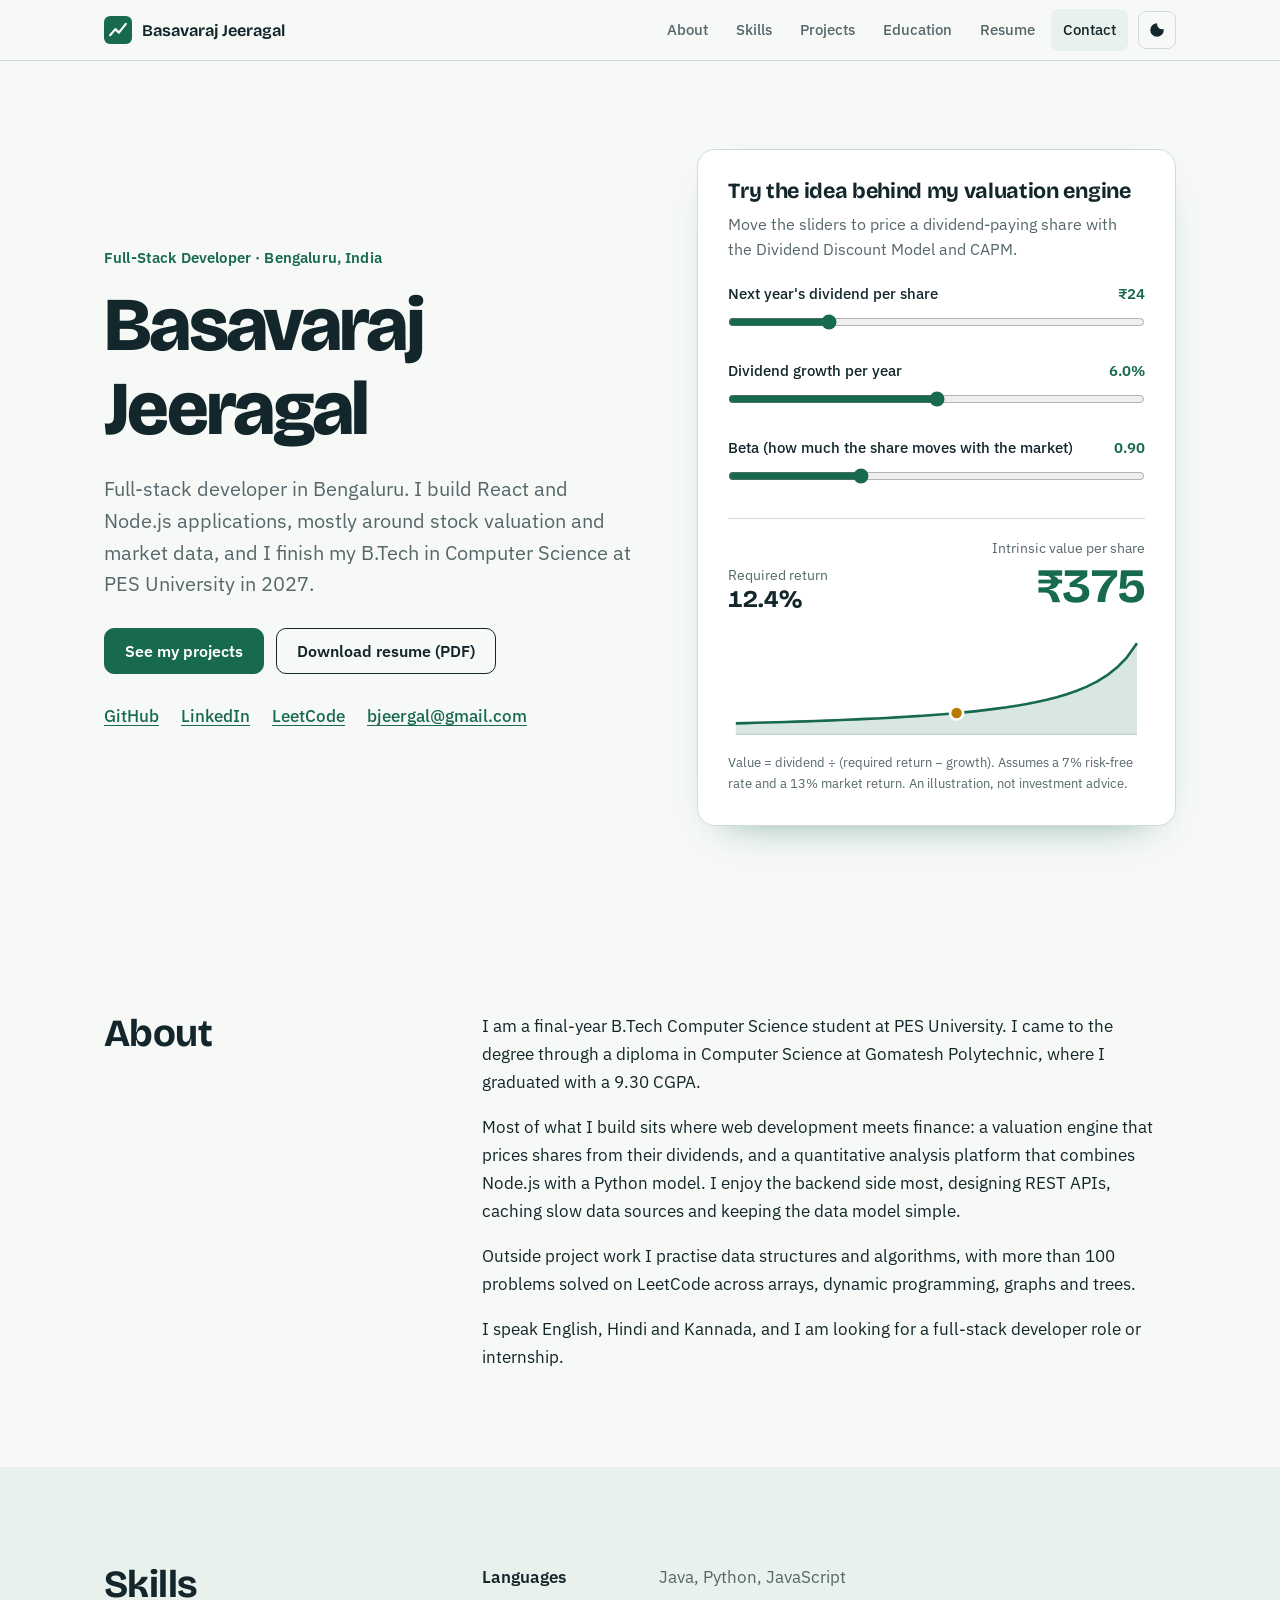
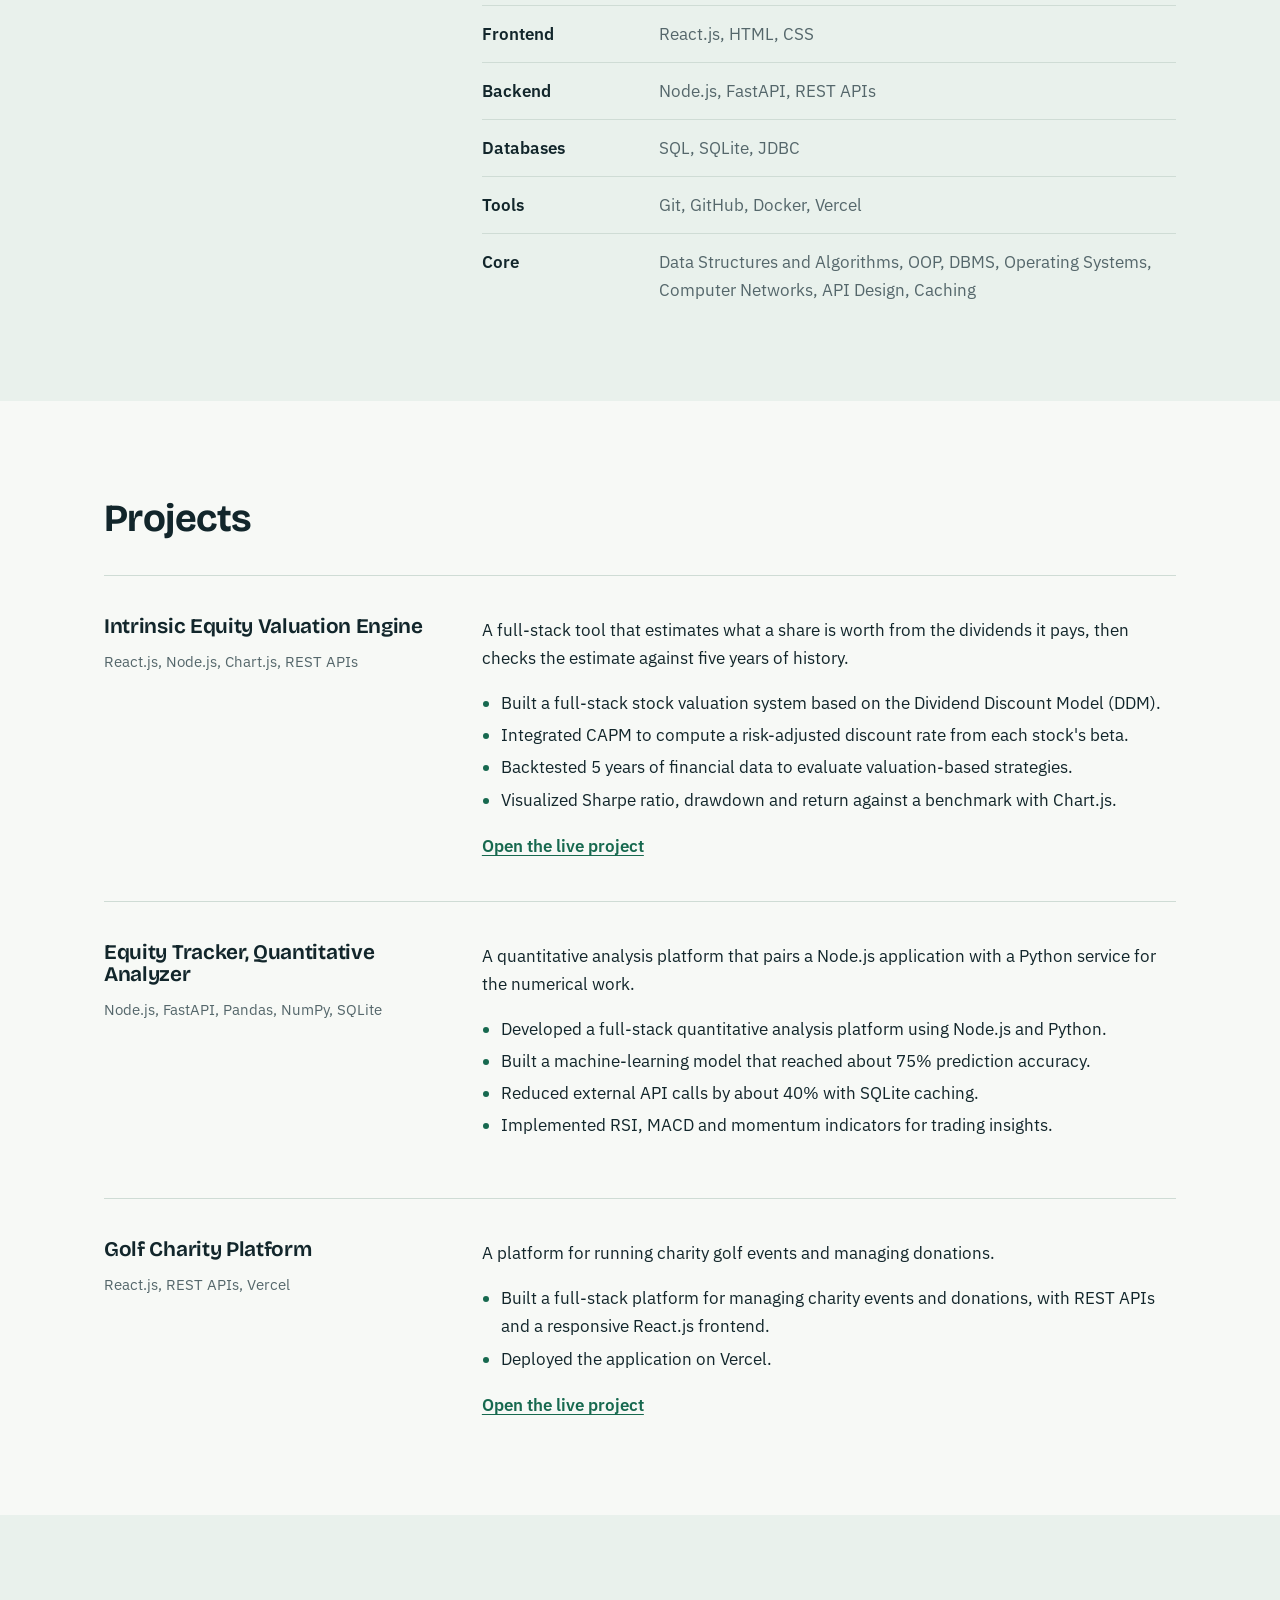
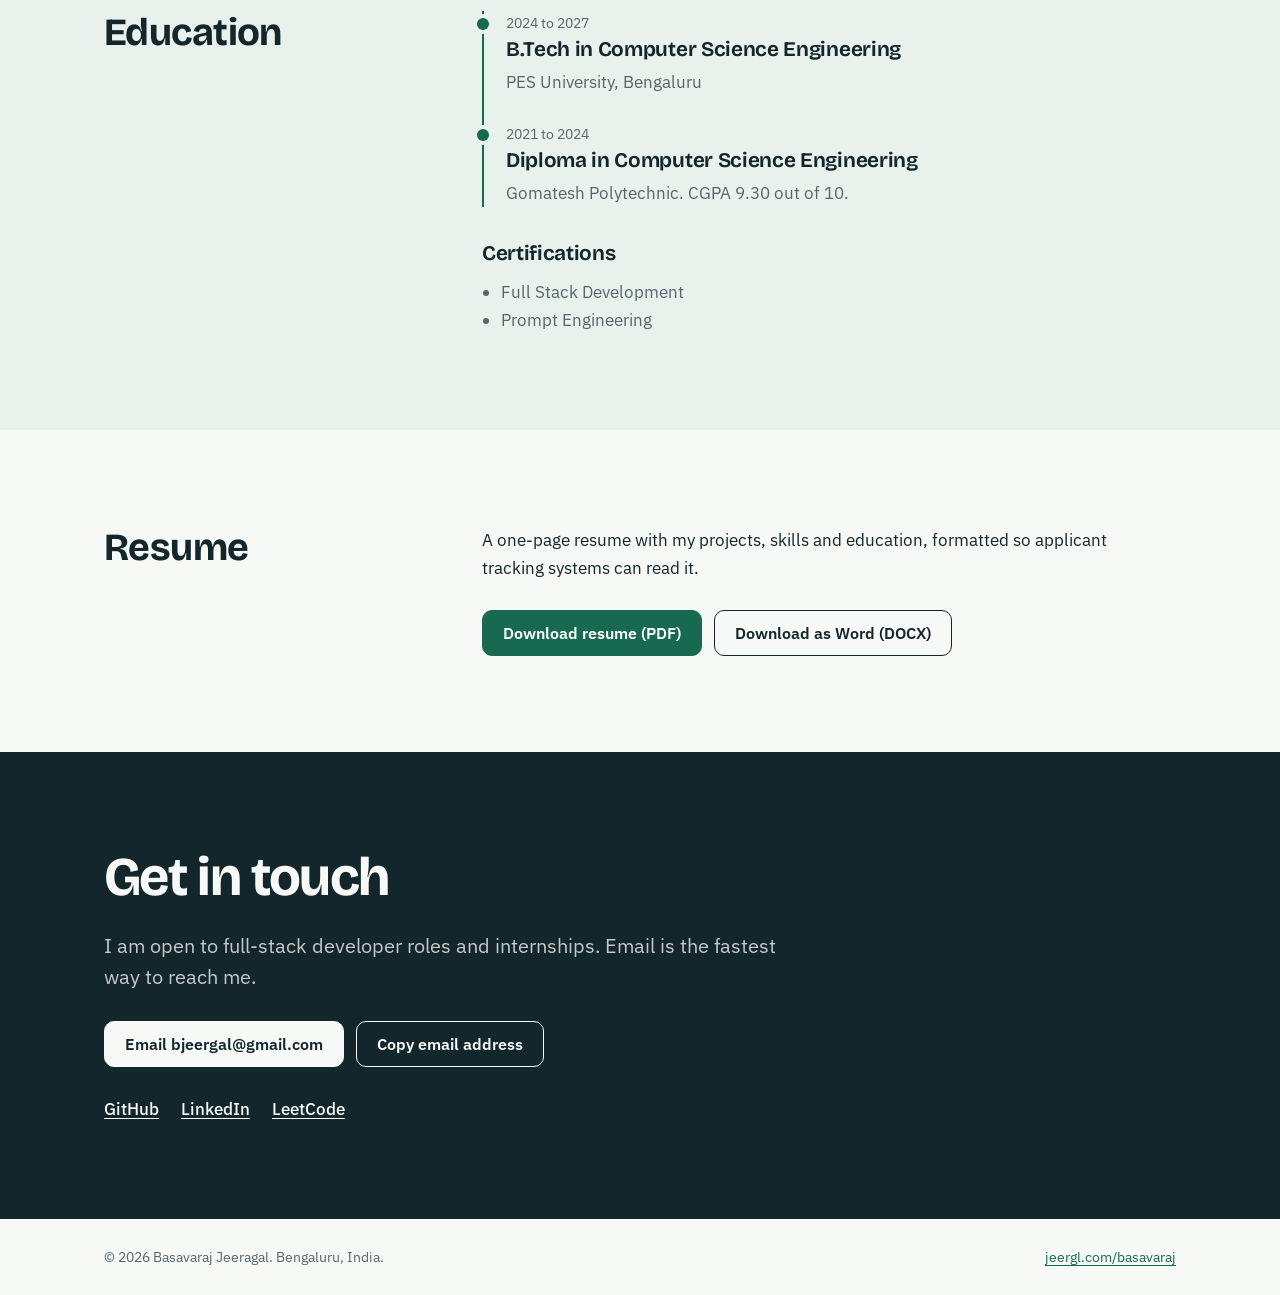
==== basavaraj/index.html @ 0c16bd32 "Add Basavaraj Jeeragal portfolio at /basavaraj Static portfolio page, downloadable resume (PDF and D" ====
<!doctype html>
<html lang="en">
<head>
<meta charset="utf-8">
<meta name="viewport" content="width=device-width, initial-scale=1">
<title>Basavaraj Jeeragal | Full-Stack Developer in Bengaluru</title>
<meta name="description" content="Basavaraj Jeeragal is a full-stack developer in Bengaluru and a final-year B.Tech Computer Science student at PES University. React, Node.js, FastAPI and REST API projects, including a stock valuation engine.">
<link rel="canonical" href="https://jeergl.com/basavaraj/">
<meta name="theme-color" content="#f7f9f6" media="(prefers-color-scheme: light)">
<meta name="theme-color" content="#0e1a1c" media="(prefers-color-scheme: dark)">
<meta property="og:type" content="profile">
<meta property="og:site_name" content="Basavaraj Jeeragal">
<meta property="og:url" content="https://jeergl.com/basavaraj/">
<meta property="og:title" content="Basavaraj Jeeragal | Full-Stack Developer in Bengaluru">
<meta property="og:description" content="Basavaraj Jeeragal is a full-stack developer in Bengaluru and a final-year B.Tech Computer Science student at PES University. React, Node.js, FastAPI and REST API projects, including a stock valuation engine.">
<meta property="og:image" content="https://jeergl.com/basavaraj/og-basavaraj.png">
<meta name="twitter:card" content="summary_large_image">
<link rel="icon" href="/basavaraj/favicon.svg" type="image/svg+xml">
<link rel="preconnect" href="https://fonts.googleapis.com">
<link rel="preconnect" href="https://fonts.gstatic.com" crossorigin>
<link href="https://fonts.googleapis.com/css2?family=Bricolage+Grotesque:opsz,wght@12..96,500..800&family=IBM+Plex+Sans:wght@400;500;600&display=swap" rel="stylesheet">
<link rel="stylesheet" href="/basavaraj/styles.css">
<script>try{var t=localStorage.getItem('theme');if(t)document.documentElement.dataset.theme=t}catch(e){}</script>
<script type="application/ld+json">{"@context":"https://schema.org","@type":"ProfilePage","mainEntity":{"@type":"Person","name":"Basavaraj Jeeragal","url":"https://jeergl.com/basavaraj/","jobTitle":"Full-Stack Developer","email":"mailto:bjeergal@gmail.com","address":{"@type":"PostalAddress","addressLocality":"Bengaluru","addressCountry":"IN"},"alumniOf":[{"@type":"EducationalOrganization","name":"PES University"},{"@type":"EducationalOrganization","name":"Gomatesh Polytechnic"}],"knowsAbout":["React","Node.js","FastAPI","REST APIs","Java","Python","JavaScript","SQL"],"sameAs":["https://github.com/basujeergal","https://www.linkedin.com/in/basavaraj-jeergal-aabb08253/","https://leetcode.com/u/bjeergal/"]}}</script>
</head>
<body>
<a class="skip" href="#main">Skip to content</a>

<header class="site-header">
  <div class="wrap header-row">
    <a class="brand" href="/basavaraj/" aria-label="Basavaraj Jeeragal, home"><svg viewBox="0 0 32 32" width="28" height="28" aria-hidden="true"><rect width="32" height="32" rx="7" fill="currentColor"/><path d="M7 22l6-7 4 4 8-10" fill="none" stroke="var(--bg)" stroke-width="2.6" stroke-linecap="round" stroke-linejoin="round"/></svg><span>Basavaraj Jeeragal</span></a>
    <button class="menu-btn" aria-expanded="false" aria-controls="nav">Menu</button>
    <nav id="nav" aria-label="Sections">
      <a href="#about">About</a>
      <a href="#skills">Skills</a>
      <a href="#projects">Projects</a>
      <a href="#education">Education</a>
      <a href="#resume">Resume</a>
      <a href="#contact">Contact</a>
      <button class="theme-btn" type="button" aria-label="Switch between light and dark theme"><svg viewBox="0 0 24 24" width="18" height="18" aria-hidden="true"><path d="M12 3a9 9 0 1 0 9 9c0-.5 0-1-.1-1.4A7 7 0 0 1 12 3z" fill="currentColor"/></svg></button>
    </nav>
  </div>
</header>

<main id="main">

<section class="hero" id="top">
  <div class="wrap hero-grid">
    <div class="hero-text">
      <p class="eyebrow">Full-Stack Developer · Bengaluru, India</p>
      <h1>Basavaraj Jeeragal</h1>
      <p class="lead">Full-stack developer in Bengaluru. I build React and Node.js applications, mostly around stock valuation and market data, and I finish my B.Tech in Computer Science at PES University in 2027.</p>
      <div class="actions">
        <a class="btn primary" href="#projects">See my projects</a>
        <a class="btn" href="/basavaraj/resumes/Basavaraj_Jeeragal_Resume.pdf" download>Download resume (PDF)</a>
      </div>
      <ul class="links" aria-label="Profiles">
        <li><a href="https://github.com/basujeergal" rel="me noopener" target="_blank">GitHub</a></li>
        <li><a href="https://www.linkedin.com/in/basavaraj-jeergal-aabb08253/" rel="me noopener" target="_blank">LinkedIn</a></li>
        <li><a href="https://leetcode.com/u/bjeergal/" rel="me noopener" target="_blank">LeetCode</a></li>
        <li><a href="mailto:bjeergal@gmail.com">bjeergal@gmail.com</a></li>
      </ul>
    </div>
    <form class="calc reveal" id="calc" aria-labelledby="calc-title" onsubmit="return false">
      <h2 id="calc-title">Try the idea behind my valuation engine</h2>
      <p class="calc-note">Move the sliders to price a dividend-paying share with the Dividend Discount Model and CAPM.</p>
      <label for="div">Next year's dividend per share <output id="div-out" for="div">₹24</output></label>
      <input id="div" type="range" min="1" max="100" step="1" value="24">
      <label for="growth">Dividend growth per year <output id="growth-out" for="growth">6.0%</output></label>
      <input id="growth" type="range" min="0" max="12" step="0.5" value="6">
      <label for="beta">Beta (how much the share moves with the market) <output id="beta-out" for="beta">0.90</output></label>
      <input id="beta" type="range" min="0.4" max="2" step="0.05" value="0.9">
      <div class="calc-result" aria-live="polite">
        <div><span class="k">Required return</span><span class="v" id="req">12.4%</span></div>
        <div class="big"><span class="k">Intrinsic value per share</span><span class="v" id="value">₹375</span></div>
      </div>
      <svg class="curve" id="curve" viewBox="0 0 320 90" role="img" aria-label="How the value changes as dividend growth rises"></svg>
      <p class="calc-foot" id="calc-msg">Value = dividend ÷ (required return − growth). Assumes a 7% risk-free rate and a 13% market return. An illustration, not investment advice.</p>
    </form>
  </div>
</section>

<section id="about" class="section">
  <div class="wrap two-col">
    <h2>About</h2>
    <div class="prose reveal">
      <p>I am a final-year B.Tech Computer Science student at PES University. I came to the degree through a diploma in Computer Science at Gomatesh Polytechnic, where I graduated with a 9.30 CGPA.</p>
      <p>Most of what I build sits where web development meets finance: a valuation engine that prices shares from their dividends, and a quantitative analysis platform that combines Node.js with a Python model. I enjoy the backend side most, designing REST APIs, caching slow data sources and keeping the data model simple.</p>
      <p>Outside project work I practise data structures and algorithms, with more than 100 problems solved on LeetCode across arrays, dynamic programming, graphs and trees.</p>
      <p>I speak English, Hindi and Kannada, and I am looking for a full-stack developer role or internship.</p>
    </div>
  </div>
</section>

<section id="skills" class="section tint">
  <div class="wrap two-col">
    <h2>Skills</h2>
    <dl class="skills reveal">
      <div><dt>Languages</dt><dd>Java, Python, JavaScript</dd></div>
      <div><dt>Frontend</dt><dd>React.js, HTML, CSS</dd></div>
      <div><dt>Backend</dt><dd>Node.js, FastAPI, REST APIs</dd></div>
      <div><dt>Databases</dt><dd>SQL, SQLite, JDBC</dd></div>
      <div><dt>Tools</dt><dd>Git, GitHub, Docker, Vercel</dd></div>
      <div><dt>Core</dt><dd>Data Structures and Algorithms, OOP, DBMS, Operating Systems, Computer Networks, API Design, Caching</dd></div>
    </dl>
  </div>
</section>

<section id="projects" class="section">
  <div class="wrap">
    <h2>Projects</h2>
    <article class="project reveal">
      <div class="project-head">
        <h3>Intrinsic Equity Valuation Engine</h3>
        <p class="stack">React.js, Node.js, Chart.js, REST APIs</p>
      </div>
      <div class="project-body">
        <p>A full-stack tool that estimates what a share is worth from the dividends it pays, then checks the estimate against five years of history.</p>
        <ul>
          <li>Built a full-stack stock valuation system based on the Dividend Discount Model (DDM).</li>
          <li>Integrated CAPM to compute a risk-adjusted discount rate from each stock&#39;s beta.</li>
          <li>Backtested 5 years of financial data to evaluate valuation-based strategies.</li>
          <li>Visualized Sharpe ratio, drawdown and return against a benchmark with Chart.js.</li>
        </ul>
        <a class="text-link" href="https://dividend-frontend.vercel.app/" target="_blank" rel="noopener">Open the live project</a>
      </div>
    </article>
    <article class="project reveal">
      <div class="project-head">
        <h3>Equity Tracker, Quantitative Analyzer</h3>
        <p class="stack">Node.js, FastAPI, Pandas, NumPy, SQLite</p>
      </div>
      <div class="project-body">
        <p>A quantitative analysis platform that pairs a Node.js application with a Python service for the numerical work.</p>
        <ul>
          <li>Developed a full-stack quantitative analysis platform using Node.js and Python.</li>
          <li>Built a machine-learning model that reached about 75% prediction accuracy.</li>
          <li>Reduced external API calls by about 40% with SQLite caching.</li>
          <li>Implemented RSI, MACD and momentum indicators for trading insights.</li>
        </ul>
      </div>
    </article>
    <article class="project reveal">
      <div class="project-head">
        <h3>Golf Charity Platform</h3>
        <p class="stack">React.js, REST APIs, Vercel</p>
      </div>
      <div class="project-body">
        <p>A platform for running charity golf events and managing donations.</p>
        <ul>
          <li>Built a full-stack platform for managing charity events and donations, with REST APIs and a responsive React.js frontend.</li>
          <li>Deployed the application on Vercel.</li>
        </ul>
        <a class="text-link" href="https://golf-charity-dusky.vercel.app/" target="_blank" rel="noopener">Open the live project</a>
      </div>
    </article>
  </div>
</section>

<section id="education" class="section tint">
  <div class="wrap two-col">
    <h2>Education</h2>
    <div class="reveal">
      <ol class="timeline">
        <li>
          <span class="when">2024 to 2027</span>
          <h3>B.Tech in Computer Science Engineering</h3>
          <p>PES University, Bengaluru</p>
        </li>
        <li>
          <span class="when">2021 to 2024</span>
          <h3>Diploma in Computer Science Engineering</h3>
          <p>Gomatesh Polytechnic. CGPA 9.30 out of 10.</p>
        </li>
      </ol>
      <h3 class="sub" id="certifications">Certifications</h3>
      <ul class="plain">
        <li>Full Stack Development</li>
        <li>Prompt Engineering</li>
      </ul>
    </div>
  </div>
</section>

<section id="resume" class="section">
  <div class="wrap two-col">
    <h2>Resume</h2>
    <div class="prose reveal">
      <p>A one-page resume with my projects, skills and education, formatted so applicant tracking systems can read it.</p>
      <div class="actions">
        <a class="btn primary" href="/basavaraj/resumes/Basavaraj_Jeeragal_Resume.pdf" download>Download resume (PDF)</a>
        <a class="btn" href="/basavaraj/resumes/Basavaraj_Jeeragal_Resume.docx" download>Download as Word (DOCX)</a>
      </div>
    </div>
  </div>
</section>

<section id="contact" class="section contact">
  <div class="wrap">
    <h2>Get in touch</h2>
    <p class="lead">I am open to full-stack developer roles and internships. Email is the fastest way to reach me.</p>
    <div class="actions">
      <a class="btn primary" href="mailto:bjeergal@gmail.com">Email bjeergal@gmail.com</a>
      <button class="btn" type="button" id="copy-email" data-email="bjeergal@gmail.com">Copy email address</button>
    </div>
    <ul class="links" aria-label="Profiles">
        <li><a href="https://github.com/basujeergal" rel="me noopener" target="_blank">GitHub</a></li>
        <li><a href="https://www.linkedin.com/in/basavaraj-jeergal-aabb08253/" rel="me noopener" target="_blank">LinkedIn</a></li>
        <li><a href="https://leetcode.com/u/bjeergal/" rel="me noopener" target="_blank">LeetCode</a></li>
      </ul>
  </div>
</section>

</main>

<footer class="site-footer">
  <div class="wrap footer-row">
    <p>© <span id="year">2026</span> Basavaraj Jeeragal. Bengaluru, India.</p>
    <p><a href="/basavaraj/">jeergl.com/basavaraj</a></p>
  </div>
</footer>
<script src="/basavaraj/script.js" defer></script>
</body>
</html>
---- basavaraj/styles.css ----
/* Tokens */
:root {
  --bg: #f7f9f6;
  --surface: #ffffff;
  --tint: #e9f1ec;
  --ink: #12262b;
  --muted: #55676b;
  --line: #cfdcd5;
  --green: #17694f;
  --green-ink: #ffffff;
  --amber: #b97a00;
  --display: "Bricolage Grotesque", "Segoe UI", system-ui, sans-serif;
  --body: "IBM Plex Sans", "Segoe UI", system-ui, sans-serif;
  --wrap: 1120px;
  color-scheme: light;
}
@media (prefers-color-scheme: dark) {
  :root:not([data-theme="light"]) {
    --bg: #0e1a1c; --surface: #15262a; --tint: #132226; --ink: #e8f0ec;
    --muted: #9fb2b0; --line: #2b4146; --green: #5fd0a4; --green-ink: #06231a; --amber: #f0b84a;
    color-scheme: dark;
  }
}
:root[data-theme="dark"] {
  --bg: #0e1a1c; --surface: #15262a; --tint: #132226; --ink: #e8f0ec;
  --muted: #9fb2b0; --line: #2b4146; --green: #5fd0a4; --green-ink: #06231a; --amber: #f0b84a;
  color-scheme: dark;
}

/* Base */
*, *::before, *::after { box-sizing: border-box; }
html { scroll-behavior: smooth; scroll-padding-top: 76px; -webkit-text-size-adjust: 100%; }
body {
  margin: 0; background: var(--bg); color: var(--ink);
  font: 400 1.0625rem/1.65 var(--body);
}
h1, h2, h3 { font-family: var(--display); line-height: 1.1; margin: 0; letter-spacing: -0.015em; }
h1 { font-size: clamp(2.6rem, 7vw, 4.75rem); font-weight: 800; letter-spacing: -0.035em; }
h2 { font-size: clamp(1.7rem, 3.4vw, 2.4rem); font-weight: 700; }
h3 { font-size: 1.3rem; font-weight: 650; }
p { margin: 0 0 1em; }
a { color: var(--green); text-underline-offset: 0.18em; }
a:hover { text-decoration-thickness: 2px; }
:focus-visible { outline: 3px solid var(--amber); outline-offset: 3px; border-radius: 4px; }
.wrap { max-width: var(--wrap); margin: 0 auto; padding: 0 24px; }
.skip { position: absolute; left: -999px; top: 8px; background: var(--ink); color: var(--bg); padding: 8px 14px; border-radius: 6px; z-index: 20; }
.skip:focus { left: 8px; }

/* Header */
.site-header {
  position: sticky; top: 0; z-index: 10;
  background: color-mix(in srgb, var(--bg) 88%, transparent);
  backdrop-filter: blur(10px); border-bottom: 1px solid var(--line);
}
.header-row { display: flex; align-items: center; justify-content: space-between; min-height: 60px; gap: 16px; }
.brand { display: inline-flex; align-items: center; gap: 10px; color: var(--ink); text-decoration: none; font: 650 1.02rem var(--display); }
.brand svg { color: var(--green); flex: none; }
#nav { display: flex; align-items: center; gap: 4px; }
#nav a { color: var(--muted); text-decoration: none; padding: 8px 12px; border-radius: 8px; font-size: 0.95rem; font-weight: 500; }
#nav a:hover, #nav a[aria-current="true"] { color: var(--ink); background: var(--tint); }
.theme-btn, .menu-btn {
  font: inherit; color: var(--ink); background: transparent; border: 1px solid var(--line);
  border-radius: 8px; cursor: pointer;
}
.theme-btn { width: 38px; height: 38px; display: grid; place-items: center; margin-left: 6px; }
.menu-btn { display: none; padding: 8px 14px; font-size: 0.95rem; font-weight: 500; }

/* Hero */
.hero { padding: clamp(40px, 7vw, 88px) 0 clamp(48px, 7vw, 96px); }
.hero-grid { display: grid; grid-template-columns: minmax(0, 1.05fr) minmax(0, 0.95fr); gap: clamp(32px, 5vw, 72px); align-items: center; }
.lead { font-size: clamp(1.1rem, 1.6vw, 1.3rem); line-height: 1.55; color: var(--muted); max-width: 34em; margin-top: 22px; }
.actions { display: flex; flex-wrap: wrap; gap: 12px; margin-top: 28px; }
.btn {
  display: inline-flex; align-items: center; justify-content: center; min-height: 46px; padding: 10px 20px;
  border: 1.5px solid var(--ink); border-radius: 10px; background: transparent; color: var(--ink);
  font: 600 1rem var(--body); text-decoration: none; cursor: pointer; transition: transform .12s ease, background .12s ease;
}
.btn:hover { background: var(--tint); }
.btn:active { transform: translateY(1px); }
.btn.primary { background: var(--green); border-color: var(--green); color: var(--green-ink); }
.btn.primary:hover { filter: brightness(1.08); background: var(--green); }
.links { list-style: none; display: flex; flex-wrap: wrap; gap: 6px 22px; padding: 0; margin: 28px 0 0; font-weight: 500; }

/* Calculator */
.calc {
  background: var(--surface); border: 1px solid var(--line); border-radius: 18px;
  padding: clamp(20px, 3vw, 30px); box-shadow: 0 18px 40px -28px color-mix(in srgb, var(--green) 70%, transparent);
}
.calc h2 { font-size: 1.35rem; }
.calc-note { color: var(--muted); font-size: 0.97rem; margin: 8px 0 18px; }
.calc label { display: flex; justify-content: space-between; align-items: baseline; gap: 12px; font-size: 0.95rem; font-weight: 500; margin-top: 14px; }
.calc output { font-variant-numeric: tabular-nums; font-weight: 600; color: var(--green); white-space: nowrap; }
.calc input[type="range"] { width: 100%; accent-color: var(--green); height: 28px; margin: 2px 0 0; cursor: pointer; }
.calc-result { display: grid; grid-template-columns: auto 1fr; gap: 18px; align-items: end; margin-top: 20px; padding-top: 18px; border-top: 1px solid var(--line); }
.calc-result .k { display: block; font-size: 0.85rem; color: var(--muted); }
.calc-result .v { display: block; font: 700 1.5rem/1.1 var(--display); font-variant-numeric: tabular-nums; }
.calc-result .big { text-align: right; }
.calc-result .big .v { font-size: clamp(2.2rem, 5vw, 3rem); color: var(--green); letter-spacing: -0.03em; }
.curve { width: 100%; height: auto; margin-top: 12px; display: block; }
.curve .area { fill: color-mix(in srgb, var(--green) 16%, transparent); }
.curve .line { fill: none; stroke: var(--green); stroke-width: 2; stroke-linejoin: round; }
.curve .dot { fill: var(--amber); stroke: var(--surface); stroke-width: 2; }
.curve .axis { stroke: var(--line); }
.calc-foot { font-size: 0.82rem; color: var(--muted); margin: 10px 0 0; }
.calc-foot.warn { color: var(--amber); font-weight: 500; }

/* Sections */
.section { padding: clamp(52px, 8vw, 96px) 0; }
.tint { background: var(--tint); }
.two-col { display: grid; grid-template-columns: minmax(0, 0.32fr) minmax(0, 0.68fr); gap: clamp(20px, 4vw, 56px); }
.prose { max-width: 40em; }
.prose p:last-child { margin-bottom: 0; }

.skills { margin: 0; }
.skills > div { display: grid; grid-template-columns: 9.5em 1fr; gap: 16px; padding: 14px 0; border-bottom: 1px solid var(--line); }
.skills > div:first-child { padding-top: 0; }
.skills > div:last-child { border-bottom: 0; padding-bottom: 0; }
.skills dt { font-weight: 600; }
.skills dd { margin: 0; color: var(--muted); }

#projects h2 { margin-bottom: clamp(20px, 3vw, 36px); }
.project { display: grid; grid-template-columns: minmax(0, 0.32fr) minmax(0, 0.68fr); gap: clamp(16px, 4vw, 56px); padding: clamp(24px, 3.5vw, 40px) 0; border-top: 1px solid var(--line); }
.project:last-child { padding-bottom: 0; }
.stack { color: var(--muted); font-size: 0.95rem; margin: 10px 0 0; }
.project-body { max-width: 40em; }
.project-body ul { margin: 0 0 1.1em; padding-left: 1.15em; }
.project-body li { margin: 0.25em 0; }
.project-body li::marker { color: var(--green); }
.text-link { font-weight: 600; }

.timeline { list-style: none; margin: 0; padding: 0 0 0 22px; border-left: 2px solid var(--green); }
.timeline li { position: relative; padding-bottom: 26px; }
.timeline li:last-child { padding-bottom: 0; }
.timeline li::before { content: ""; position: absolute; left: -29px; top: 7px; width: 12px; height: 12px; border-radius: 50%; background: var(--green); box-shadow: 0 0 0 4px var(--tint); }
.timeline .when { display: block; font-size: 0.9rem; color: var(--muted); font-variant-numeric: tabular-nums; margin-bottom: 4px; }
.timeline p { margin: 6px 0 0; color: var(--muted); }
.sub { margin-top: 36px; }
.plain { margin: 12px 0 0; padding-left: 1.15em; color: var(--muted); }

.contact { background: var(--ink); color: var(--bg); }
.contact h2 { font-size: clamp(2rem, 5vw, 3.4rem); letter-spacing: -0.03em; }
.contact .lead { color: color-mix(in srgb, var(--bg) 78%, transparent); }
.contact .btn { border-color: var(--bg); color: var(--bg); }
.contact .btn:hover { background: color-mix(in srgb, var(--bg) 14%, transparent); }
.contact .btn.primary { background: var(--bg); color: var(--ink); border-color: var(--bg); }
.contact a { color: var(--bg); }
.contact :focus-visible { outline-color: var(--amber); }

.site-footer { padding: 26px 0; font-size: 0.9rem; color: var(--muted); }
.site-footer p { margin: 0; }

/* One page-load sequence */
@media (prefers-reduced-motion: no-preference) {
  .hero-text > *, .calc { animation: rise .7s cubic-bezier(.2,.7,.2,1) both; }
  .hero-text > :nth-child(2) { animation-delay: .08s; }
  .hero-text > :nth-child(3) { animation-delay: .16s; }
  .hero-text > :nth-child(4) { animation-delay: .24s; }
  .calc { animation-delay: .3s; }
  .curve .line, .curve .area, .curve .dot { transition: d .25s ease, cx .25s ease, cy .25s ease; }
  @keyframes rise { from { opacity: 0; transform: translateY(18px); } to { opacity: 1; transform: none; } }
}
@media (prefers-reduced-motion: reduce) { html { scroll-behavior: auto; } }

/* Small screens */
@media (max-width: 860px) {
  .hero-grid, .two-col, .project { grid-template-columns: 1fr; }
  .menu-btn { display: inline-block; }
  #nav {
    display: none; position: absolute; left: 0; right: 0; top: 100%;
    flex-direction: column; align-items: stretch; gap: 2px; padding: 10px 16px 16px;
    background: var(--bg); border-bottom: 1px solid var(--line);
  }
  #nav.open { display: flex; }
  #nav a { padding: 12px; font-size: 1rem; }
  .theme-btn { margin: 6px 0 0; width: 100%; }
}
@media (max-width: 520px) {
  .wrap { padding: 0 16px; }
  .skills > div { grid-template-columns: 1fr; gap: 2px; }
  .actions .btn { flex: 1 1 100%; }
  .calc-result { grid-template-columns: 1fr; }
  .calc-result .big { text-align: left; }
}
@media print {
  .site-header, .calc, .actions, .theme-btn { display: none; }
}

/* Shared additions: eyebrow, stats, home page, scroll reveal */
.eyebrow { font-size: 0.95rem; font-weight: 600; color: var(--green); margin: 0 0 14px; letter-spacing: 0.01em; }
.stack.when { margin-top: 4px; font-variant-numeric: tabular-nums; }
.footer-row { display: flex; justify-content: space-between; gap: 16px; flex-wrap: wrap; }

.stats { margin: 0; display: grid; grid-template-columns: 1fr 1fr; gap: 14px; }
.stat { background: var(--surface); border: 1px solid var(--line); border-radius: 16px; padding: clamp(18px, 2.4vw, 26px); display: flex; flex-direction: column-reverse; gap: 6px; }
.stat dd { margin: 0; font: 800 clamp(2.4rem, 5vw, 3.4rem)/1 var(--display); letter-spacing: -0.04em; color: var(--green); font-variant-numeric: tabular-nums; }
.stat dt { color: var(--muted); font-size: 0.95rem; line-height: 1.35; }

.home-hero h1 { max-width: 12em; }
.people { display: grid; grid-template-columns: 1fr 1fr; gap: 20px; margin-top: clamp(32px, 5vw, 56px); }
.person {
  display: flex; flex-direction: column; gap: 10px; padding: clamp(22px, 3vw, 34px); text-decoration: none; color: var(--ink);
  background: var(--surface); border: 1px solid var(--line); border-radius: 20px;
  transition: transform .18s ease, border-color .18s ease, box-shadow .18s ease;
}
.person:hover { transform: translateY(-4px); border-color: var(--green); box-shadow: 0 22px 44px -30px color-mix(in srgb, var(--green) 80%, transparent); }
.person-role { color: var(--green); font-weight: 600; font-size: 0.95rem; }
.person-name { font: 750 clamp(1.7rem, 3vw, 2.3rem)/1.1 var(--display); letter-spacing: -0.025em; }
.person-lead { color: var(--muted); }
.person-tags { display: flex; flex-wrap: wrap; gap: 6px; margin-top: 4px; }
.person-tags span { font-size: 0.85rem; padding: 3px 10px; border-radius: 999px; background: var(--tint); color: var(--ink); }
.person-go { margin-top: auto; padding-top: 12px; font-weight: 600; color: var(--green); }
#nav.always { display: flex; }

@media (prefers-reduced-motion: no-preference) {
  .js .reveal { opacity: 0; transform: translateY(16px); transition: opacity .6s ease, transform .6s cubic-bezier(.2,.7,.2,1); }
  .js .reveal.in { opacity: 1; transform: none; }
  .stats .stat { animation: rise .7s cubic-bezier(.2,.7,.2,1) both; }
  .stats .stat:nth-child(1) { animation-delay: .25s; } .stats .stat:nth-child(2) { animation-delay: .33s; }
  .stats .stat:nth-child(3) { animation-delay: .41s; } .stats .stat:nth-child(4) { animation-delay: .49s; }
}
@media (max-width: 860px) {
  .people { grid-template-columns: 1fr; }
  #nav.always { position: static; flex-direction: row; padding: 0; border: 0; background: none; }
  #nav.always a { padding: 8px 10px; }
  #nav.always .theme-btn { width: 38px; margin: 0 0 0 4px; }
}
@media (max-width: 380px) { .stats { grid-template-columns: 1fr; } }
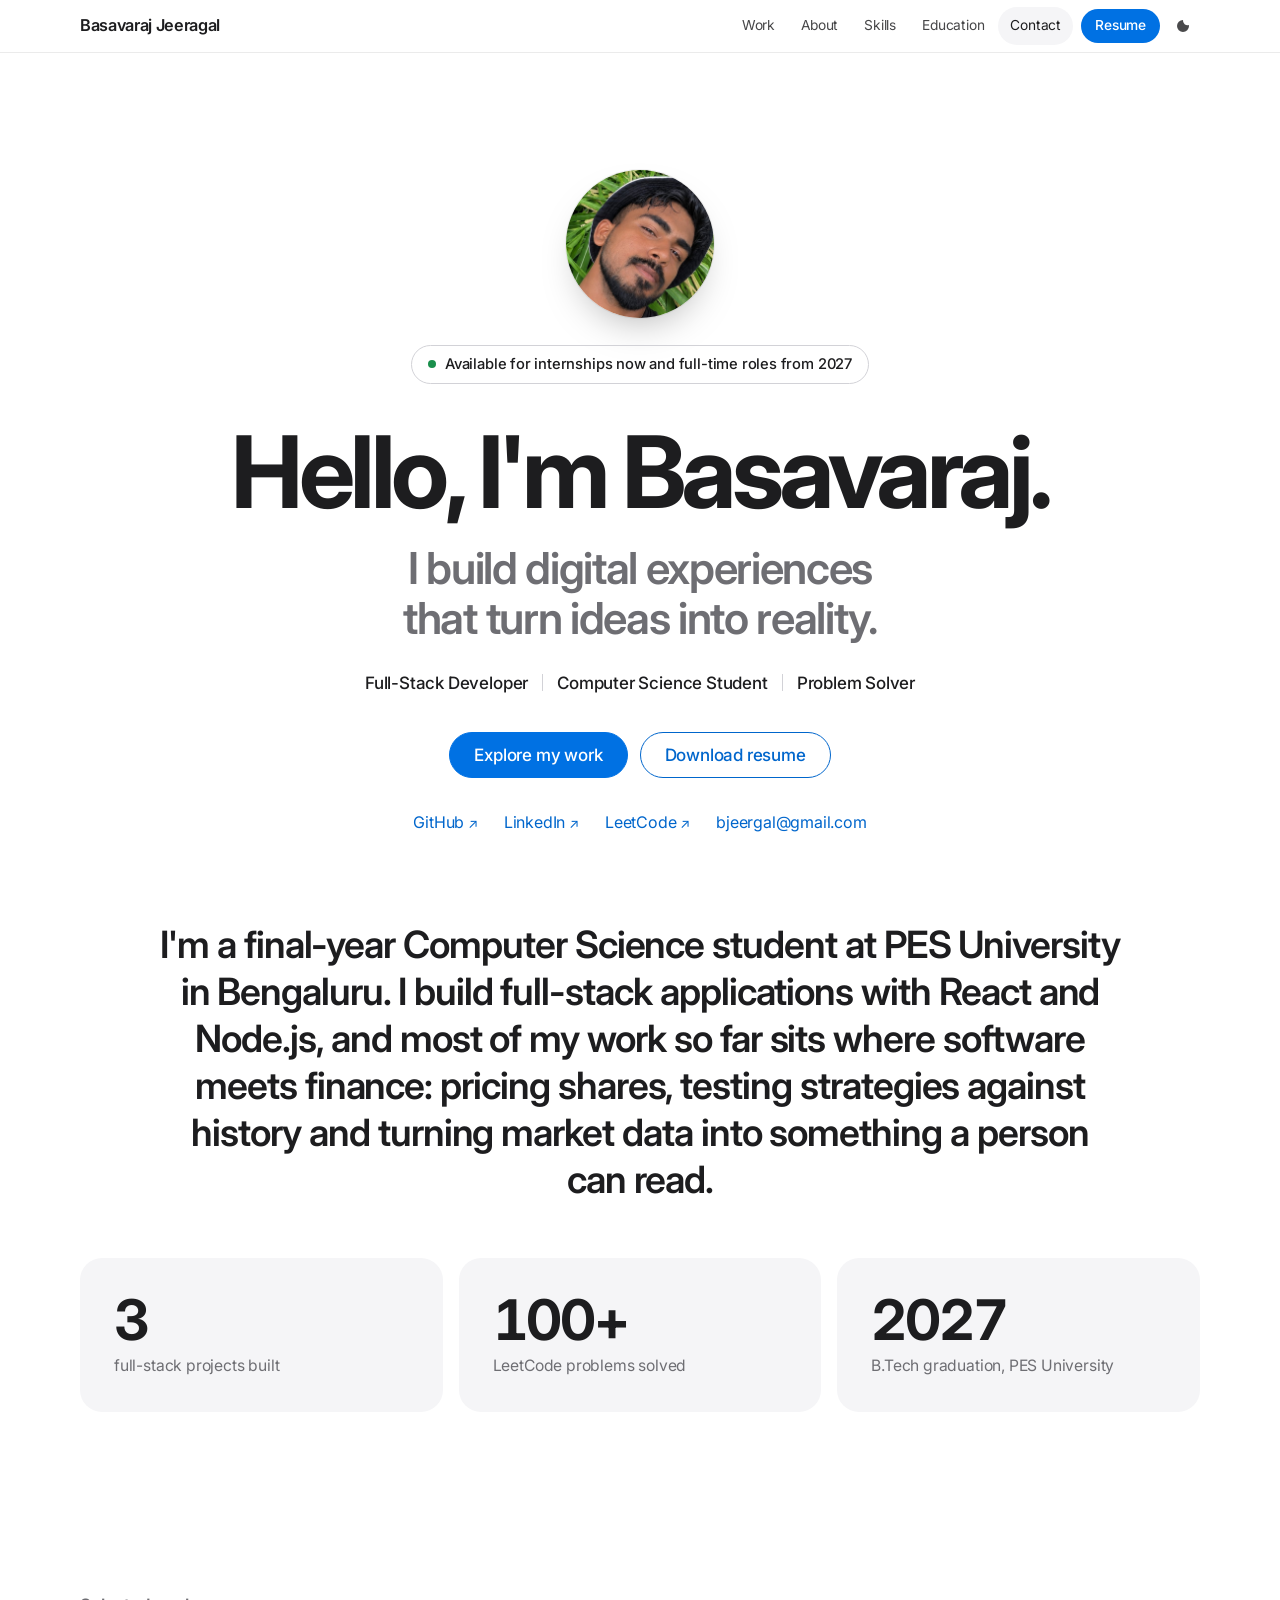
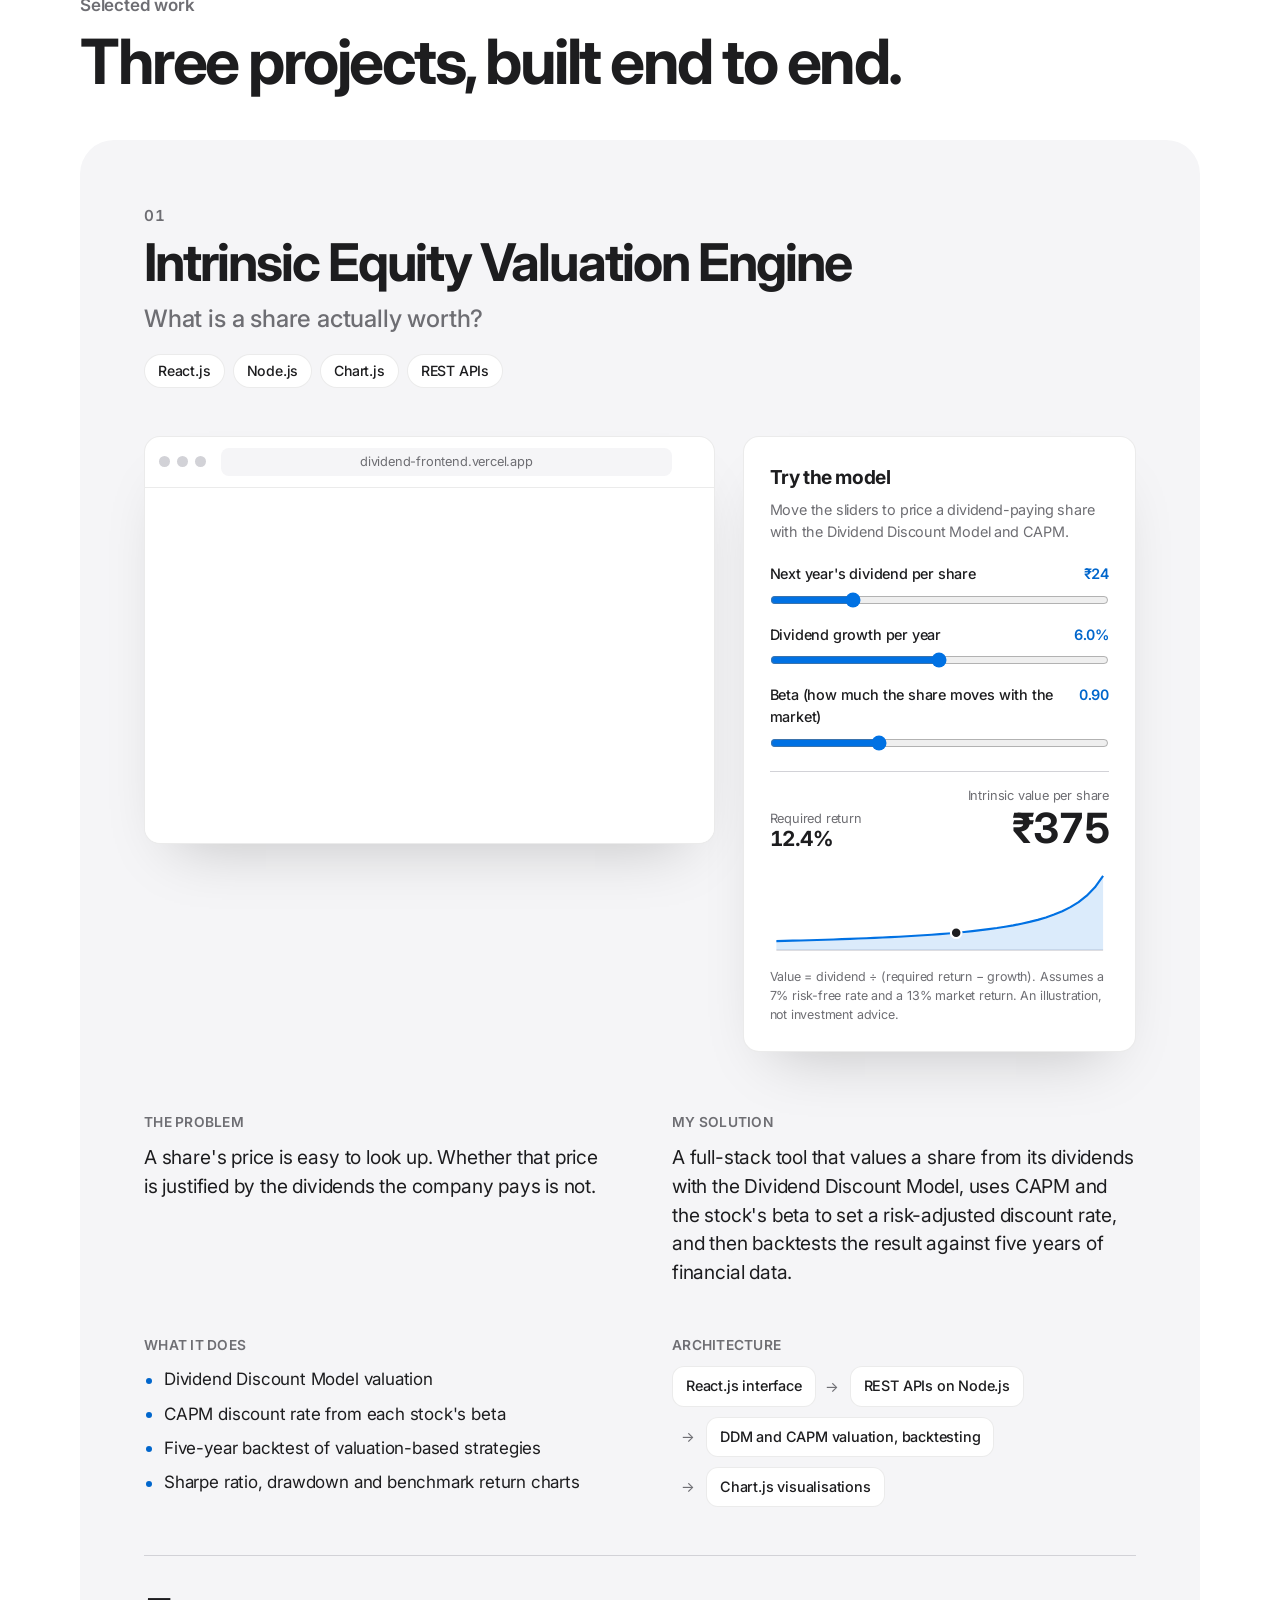
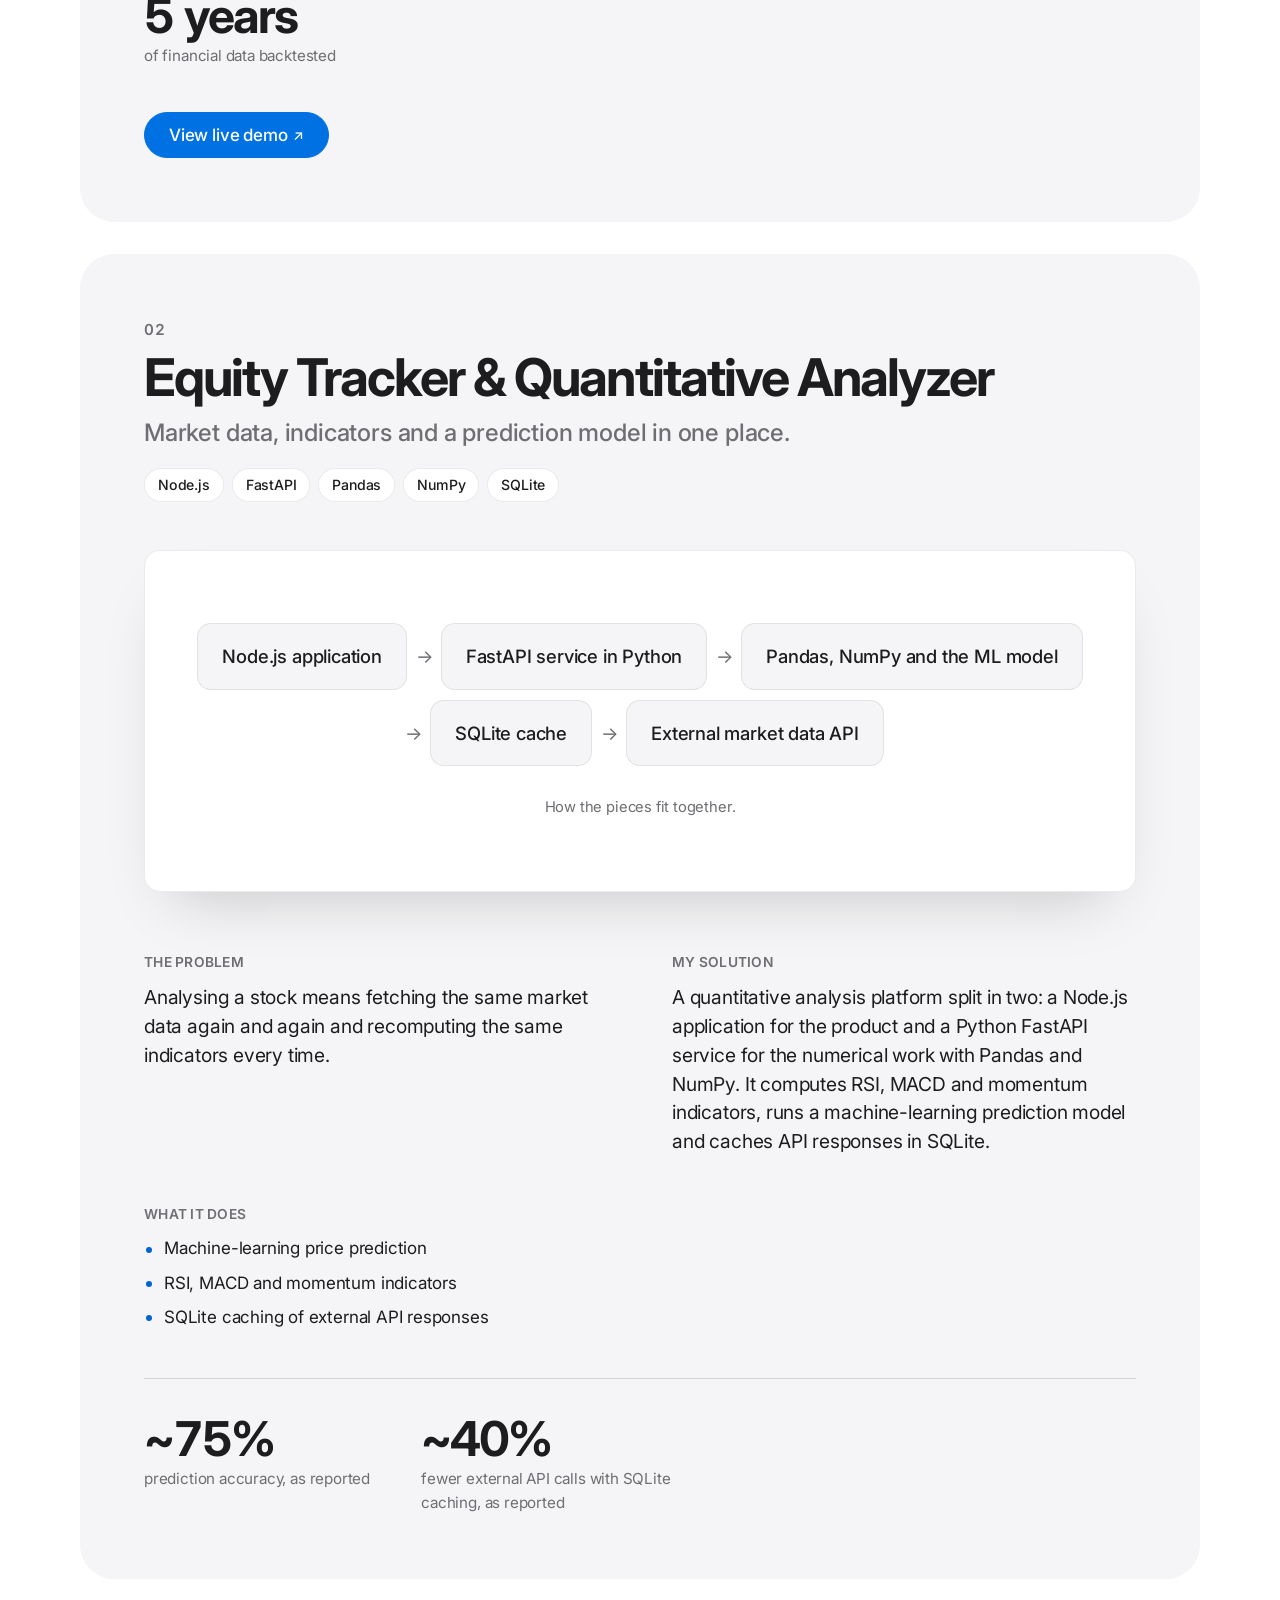
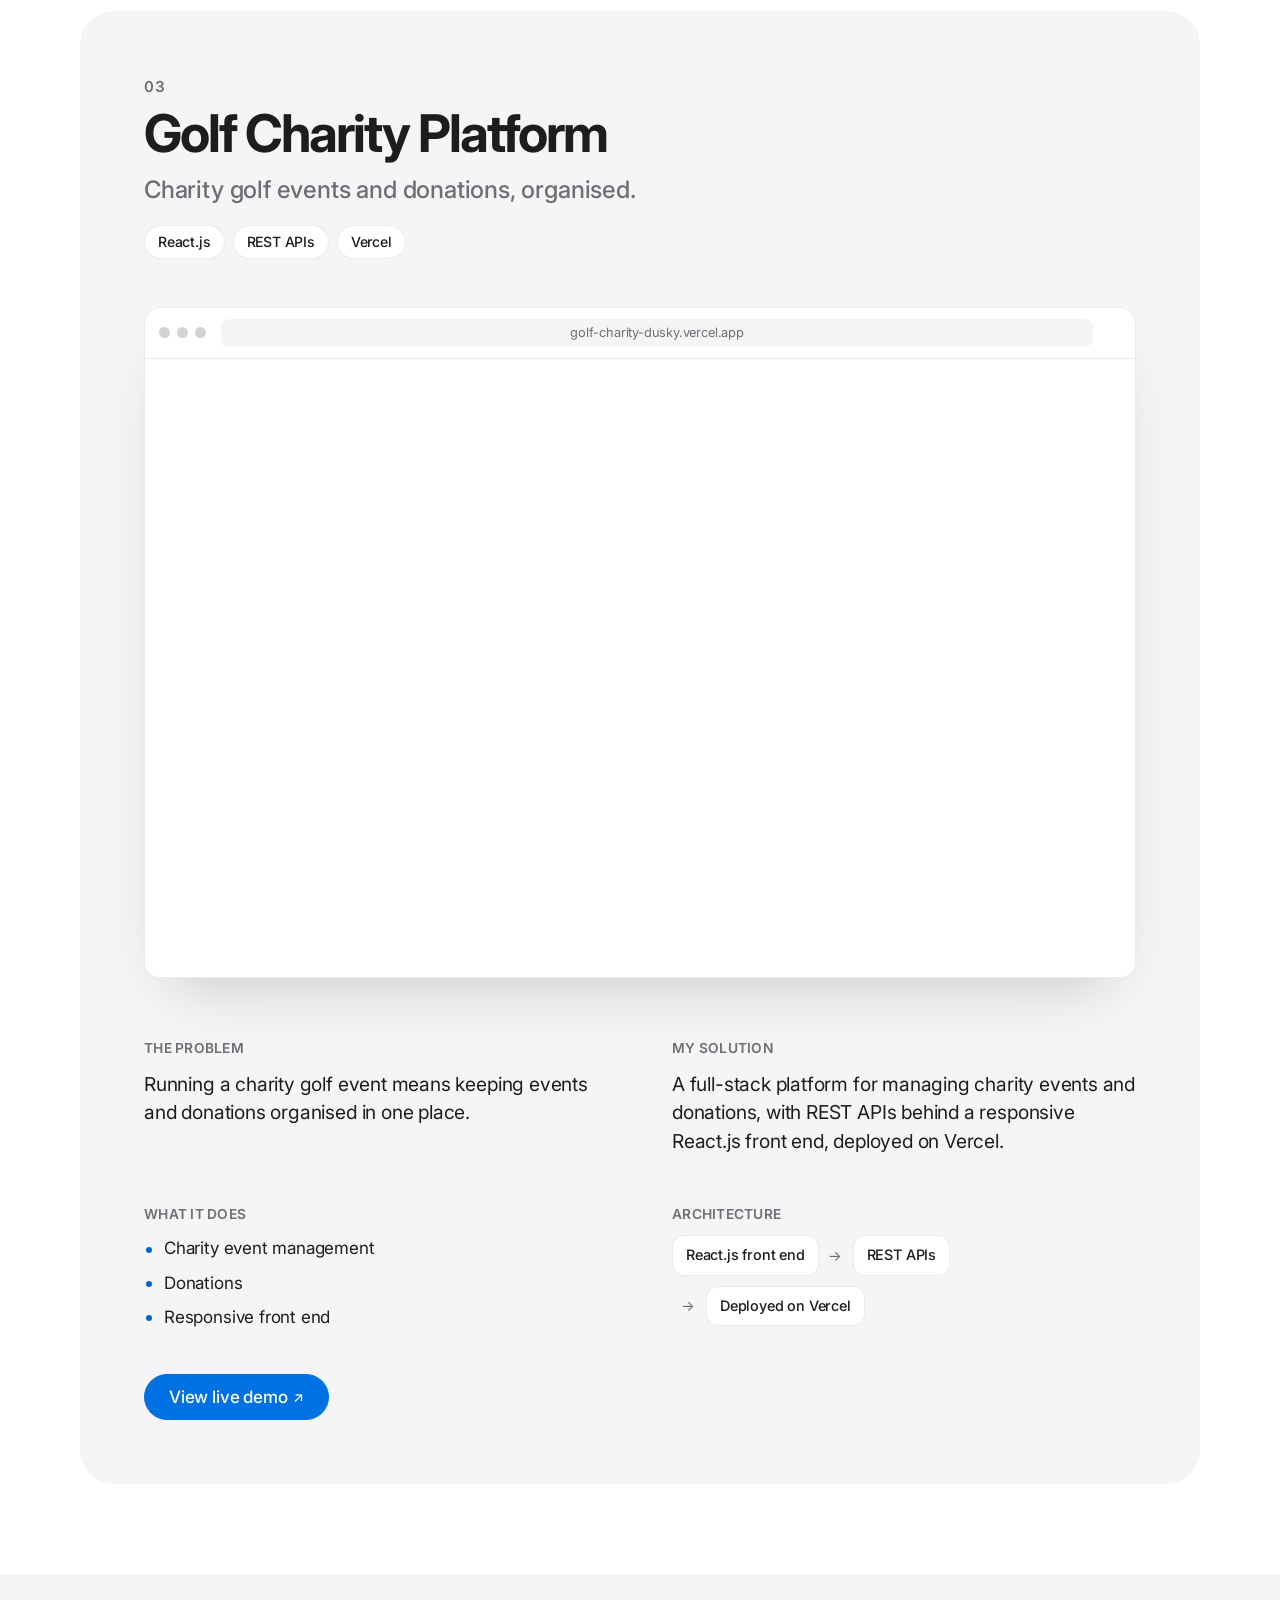
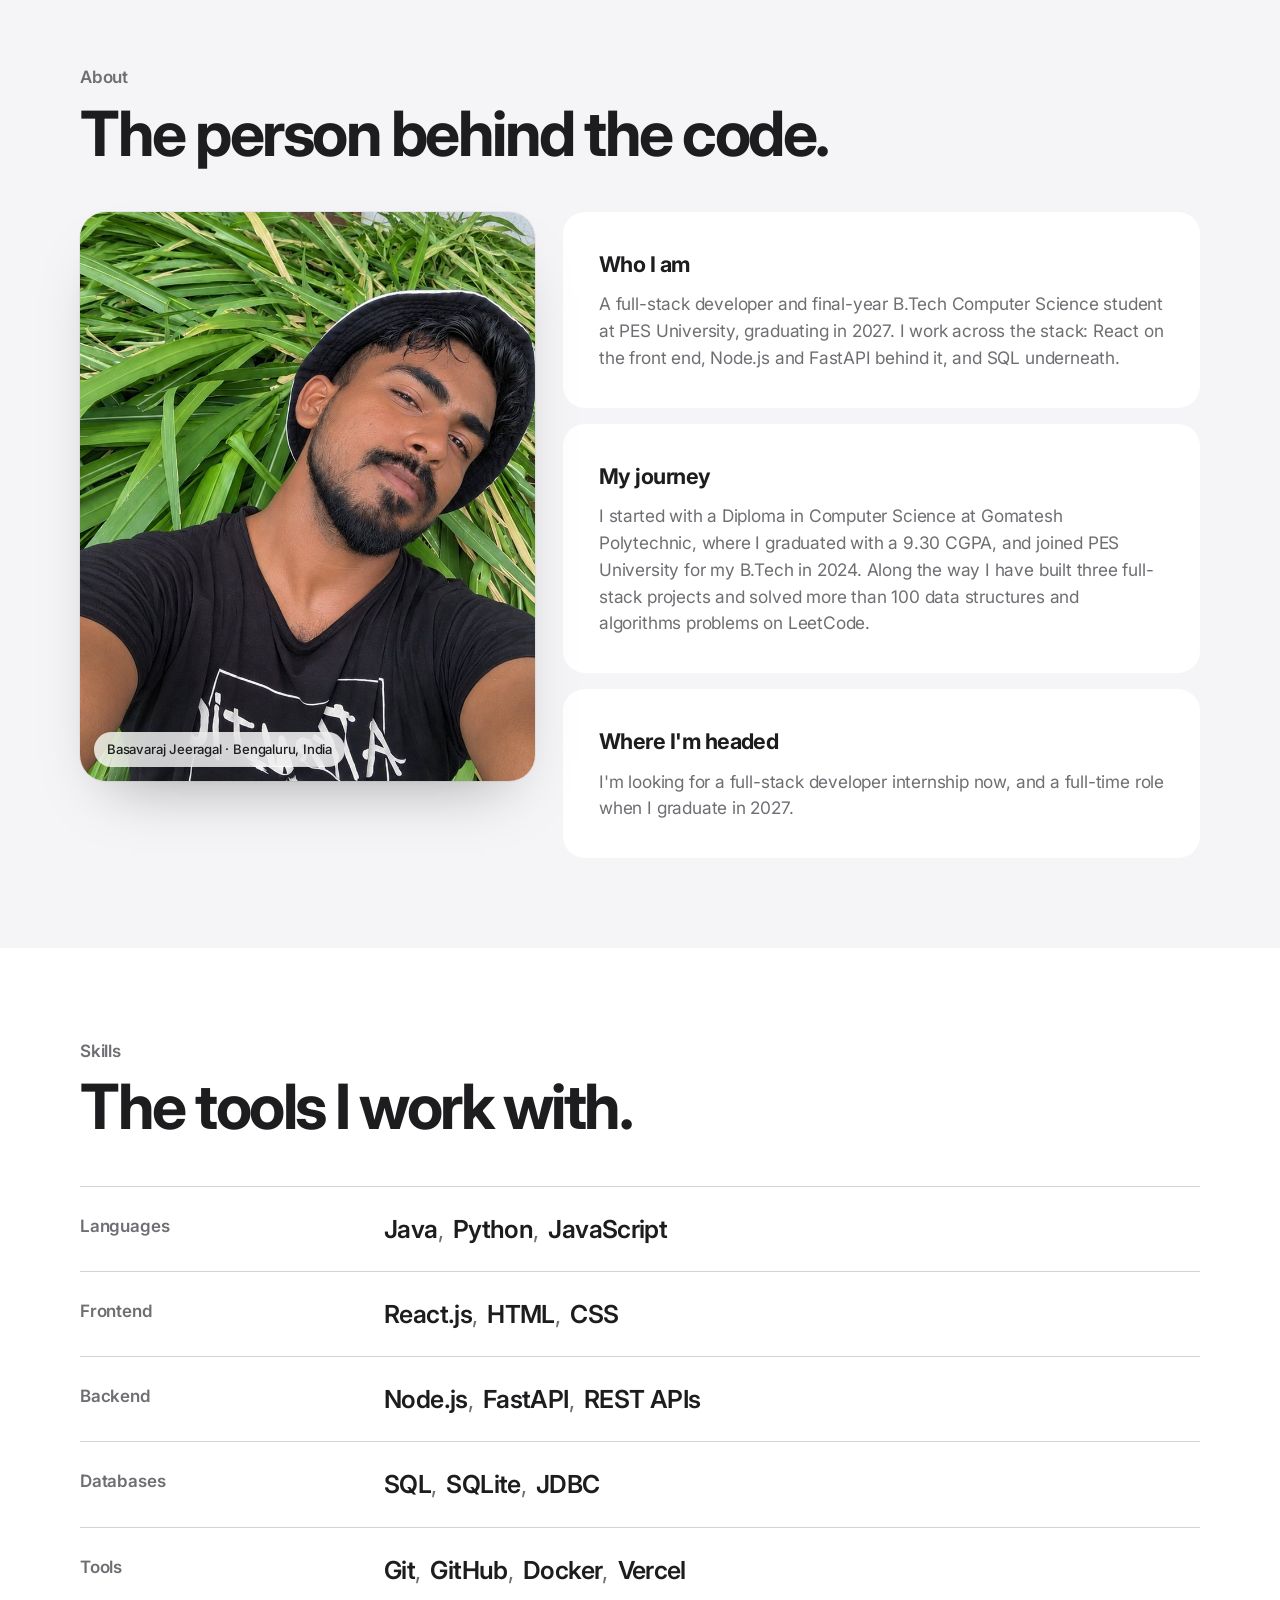
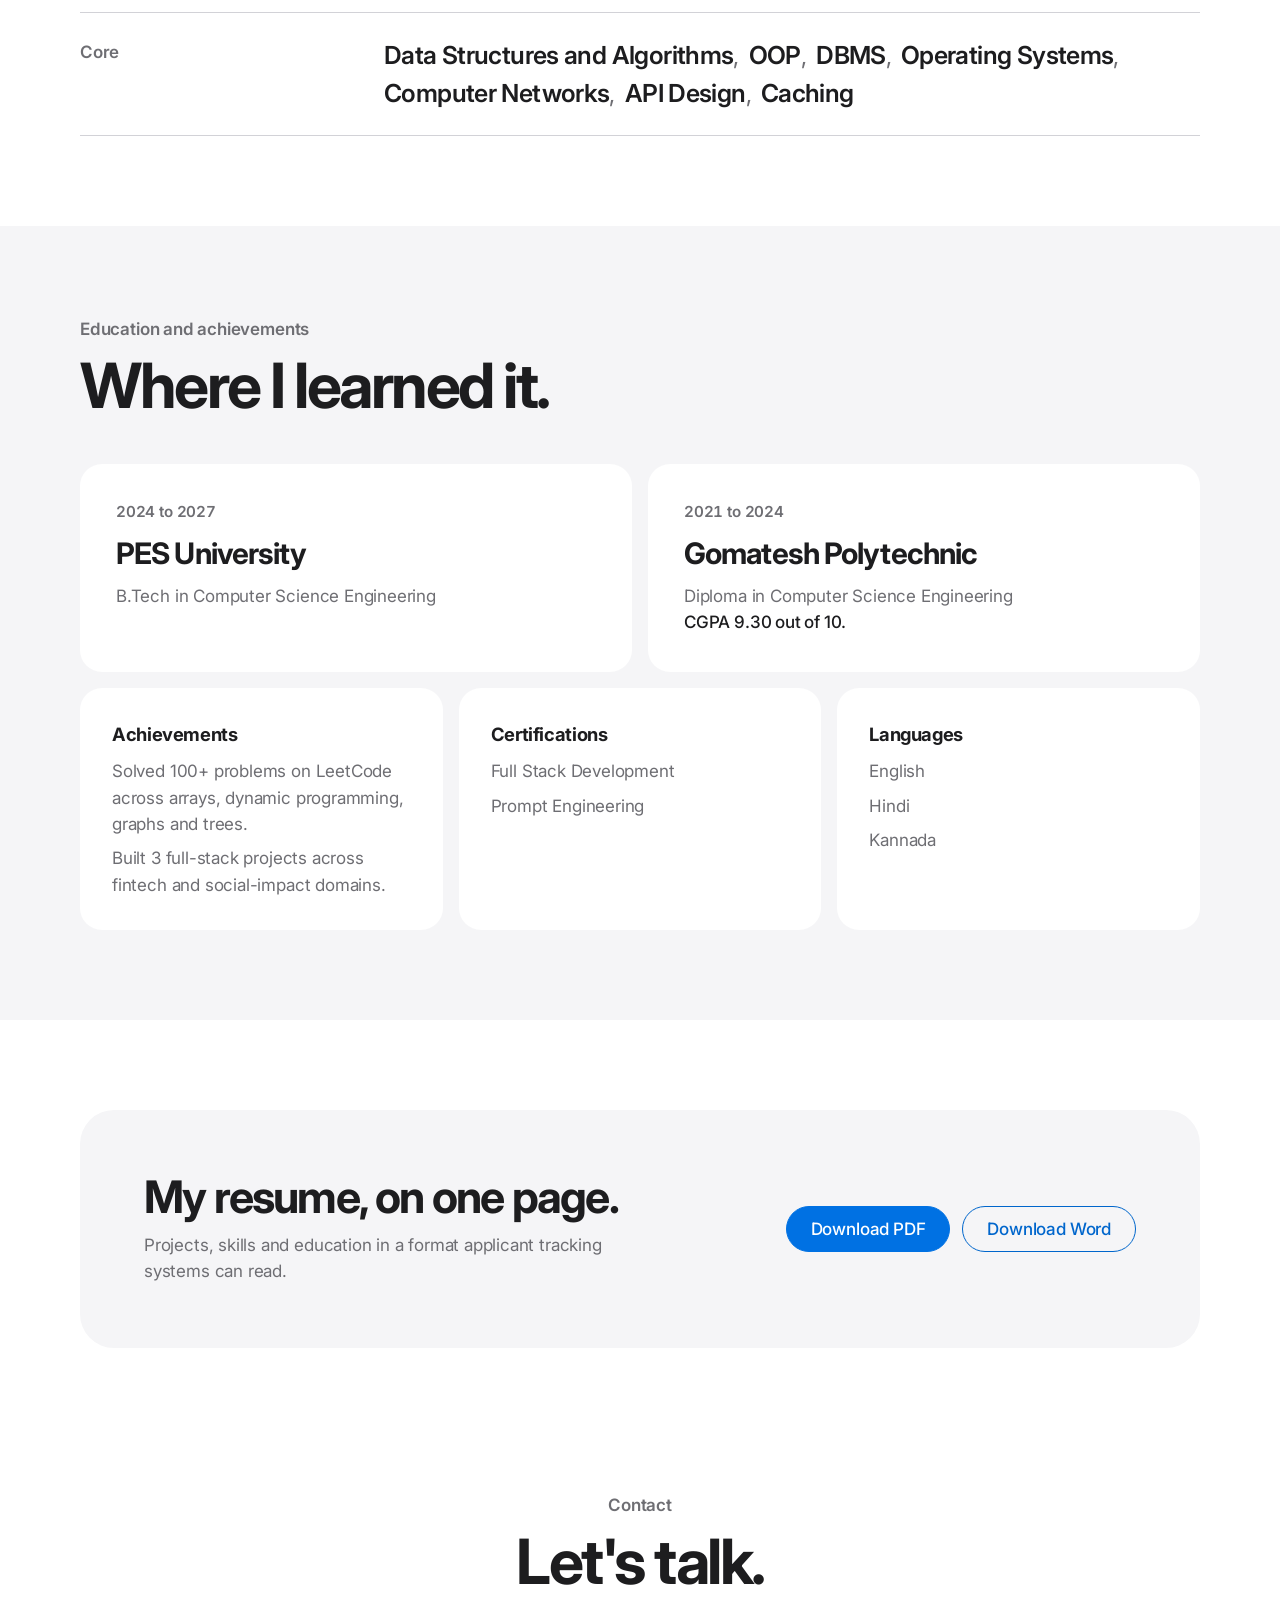
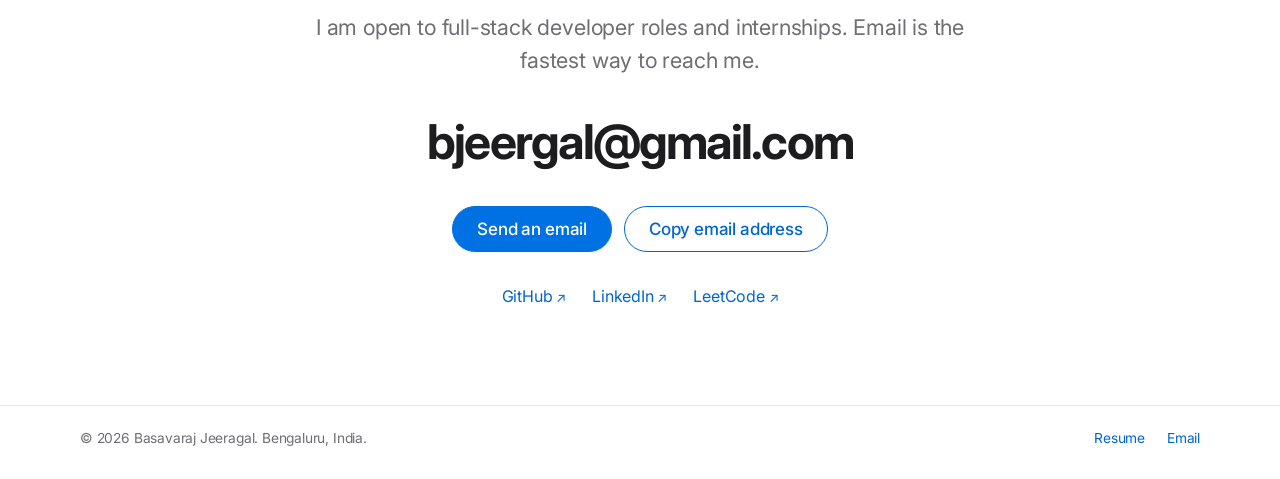
==== commit 96900818: "Redesign Basavaraj's portfolio and add his profile photo Apple-inspired case-study layout at /basava" ====
--- a/basavaraj/index.html
+++ b/basavaraj/index.html
@@ -6,8 +6,8 @@
 <title>Basavaraj Jeeragal | Full-Stack Developer in Bengaluru</title>
 <meta name="description" content="Basavaraj Jeeragal is a full-stack developer in Bengaluru and a final-year B.Tech Computer Science student at PES University. React, Node.js, FastAPI and REST API projects, including a stock valuation engine.">
 <link rel="canonical" href="https://jeergl.com/basavaraj/">
-<meta name="theme-color" content="#f7f9f6" media="(prefers-color-scheme: light)">
-<meta name="theme-color" content="#0e1a1c" media="(prefers-color-scheme: dark)">
+<meta name="theme-color" content="#ffffff" media="(prefers-color-scheme: light)">
+<meta name="theme-color" content="#000000" media="(prefers-color-scheme: dark)">
 <meta property="og:type" content="profile">
 <meta property="og:site_name" content="Basavaraj Jeeragal">
 <meta property="og:url" content="https://jeergl.com/basavaraj/">
@@ -18,26 +18,26 @@
 <link rel="icon" href="/basavaraj/favicon.svg" type="image/svg+xml">
 <link rel="preconnect" href="https://fonts.googleapis.com">
 <link rel="preconnect" href="https://fonts.gstatic.com" crossorigin>
-<link href="https://fonts.googleapis.com/css2?family=Bricolage+Grotesque:opsz,wght@12..96,500..800&family=IBM+Plex+Sans:wght@400;500;600&display=swap" rel="stylesheet">
-<link rel="stylesheet" href="/basavaraj/styles.css">
+<link href="https://fonts.googleapis.com/css2?family=Inter:opsz,wght@14..32,400..800&display=swap" rel="stylesheet">
+<link rel="stylesheet" href="/basavaraj/studio.css">
 <script>try{var t=localStorage.getItem('theme');if(t)document.documentElement.dataset.theme=t}catch(e){}</script>
-<script type="application/ld+json">{"@context":"https://schema.org","@type":"ProfilePage","mainEntity":{"@type":"Person","name":"Basavaraj Jeeragal","url":"https://jeergl.com/basavaraj/","jobTitle":"Full-Stack Developer","email":"mailto:bjeergal@gmail.com","address":{"@type":"PostalAddress","addressLocality":"Bengaluru","addressCountry":"IN"},"alumniOf":[{"@type":"EducationalOrganization","name":"PES University"},{"@type":"EducationalOrganization","name":"Gomatesh Polytechnic"}],"knowsAbout":["React","Node.js","FastAPI","REST APIs","Java","Python","JavaScript","SQL"],"sameAs":["https://github.com/basujeergal","https://www.linkedin.com/in/basavaraj-jeergal-aabb08253/","https://leetcode.com/u/bjeergal/"]}}</script>
+<script type="application/ld+json">{"@context":"https://schema.org","@type":"ProfilePage","mainEntity":{"@type":"Person","name":"Basavaraj Jeeragal","url":"https://jeergl.com/basavaraj/","jobTitle":"Full-Stack Developer","email":"mailto:bjeergal@gmail.com","image":"https://jeergl.com/basavaraj/images/basavaraj-profile.jpg","address":{"@type":"PostalAddress","addressLocality":"Bengaluru","addressCountry":"IN"},"alumniOf":[{"@type":"EducationalOrganization","name":"PES University"},{"@type":"EducationalOrganization","name":"Gomatesh Polytechnic"}],"knowsAbout":["React","Node.js","FastAPI","REST APIs","Java","Python","JavaScript","SQL"],"sameAs":["https://github.com/basujeergal","https://www.linkedin.com/in/basavaraj-jeergal-aabb08253/","https://leetcode.com/u/bjeergal/"]},"hasPart":[{"@type":"SoftwareSourceCode","name":"Intrinsic Equity Valuation Engine","description":"A full-stack tool that estimates what a share is worth from the dividends it pays, then checks the estimate against five years of history.","programmingLanguage":["React.js","Node.js","Chart.js","REST APIs"],"url":"https://dividend-frontend.vercel.app/"},{"@type":"SoftwareSourceCode","name":"Equity Tracker & Quantitative Analyzer","description":"A quantitative analysis platform that pairs a Node.js application with a Python service for the numerical work.","programmingLanguage":["Node.js","FastAPI","Pandas","NumPy","SQLite"]},{"@type":"SoftwareSourceCode","name":"Golf Charity Platform","description":"A platform for running charity golf events and managing donations.","programmingLanguage":["React.js","REST APIs","Vercel"],"url":"https://golf-charity-dusky.vercel.app/"}]}</script>
 </head>
 <body>
 <a class="skip" href="#main">Skip to content</a>
 
-<header class="site-header">
-  <div class="wrap header-row">
-    <a class="brand" href="/basavaraj/" aria-label="Basavaraj Jeeragal, home"><svg viewBox="0 0 32 32" width="28" height="28" aria-hidden="true"><rect width="32" height="32" rx="7" fill="currentColor"/><path d="M7 22l6-7 4 4 8-10" fill="none" stroke="var(--bg)" stroke-width="2.6" stroke-linecap="round" stroke-linejoin="round"/></svg><span>Basavaraj Jeeragal</span></a>
+<header class="nav">
+  <div class="wrap nav-row">
+    <a class="nav-name" href="/basavaraj/">Basavaraj Jeeragal</a>
     <button class="menu-btn" aria-expanded="false" aria-controls="nav">Menu</button>
     <nav id="nav" aria-label="Sections">
+      <a href="#work">Work</a>
       <a href="#about">About</a>
       <a href="#skills">Skills</a>
-      <a href="#projects">Projects</a>
       <a href="#education">Education</a>
-      <a href="#resume">Resume</a>
       <a href="#contact">Contact</a>
-      <button class="theme-btn" type="button" aria-label="Switch between light and dark theme"><svg viewBox="0 0 24 24" width="18" height="18" aria-hidden="true"><path d="M12 3a9 9 0 1 0 9 9c0-.5 0-1-.1-1.4A7 7 0 0 1 12 3z" fill="currentColor"/></svg></button>
+      <a class="nav-cta" href="/basavaraj/resumes/Basavaraj_Jeeragal_Resume.pdf" download>Resume</a>
+      <button class="theme-btn" type="button" aria-label="Switch between light and dark theme"><svg viewBox="0 0 24 24" width="16" height="16" aria-hidden="true"><path d="M12 3a9 9 0 1 0 9 9c0-.5 0-1-.1-1.4A7 7 0 0 1 12 3z" fill="currentColor"/></svg></button>
     </nav>
   </div>
 </header>
@@ -45,151 +45,227 @@
 <main id="main">
 
 <section class="hero" id="top">
-  <div class="wrap hero-grid">
-    <div class="hero-text">
-      <p class="eyebrow">Full-Stack Developer · Bengaluru, India</p>
-      <h1>Basavaraj Jeeragal</h1>
-      <p class="lead">Full-stack developer in Bengaluru. I build React and Node.js applications, mostly around stock valuation and market data, and I finish my B.Tech in Computer Science at PES University in 2027.</p>
+  <div class="wrap">
+    <figure class="avatar"><img class="avatar-img" src="/basavaraj/images/basavaraj-profile-square.jpg" alt="Portrait of Basavaraj Jeeragal, wearing a black bucket hat and black T-shirt in front of green leaves" width="600" height="600" fetchpriority="high" decoding="async"></figure>
+    <p class="avail"><span class="dot" aria-hidden="true"></span>Available for internships now and full-time roles from 2027</p>
+    <h1>Hello, I&#39;m Basavaraj.</h1>
+    <p class="tagline">I build digital experiences that turn ideas into reality.</p>
+    <p class="roles"><span>Full-Stack Developer</span><span>Computer Science Student</span><span>Problem Solver</span></p>
+    <div class="actions">
+      <a class="btn primary" href="#work">Explore my work</a>
+      <a class="btn" href="/basavaraj/resumes/Basavaraj_Jeeragal_Resume.pdf" download>Download resume</a>
+    </div>
+    <ul class="social" aria-label="Profiles and contact">
+        <li><a href="https://github.com/basujeergal" rel="me noopener" target="_blank">GitHub <span class="ext" aria-hidden="true">↗</span></a></li>
+        <li><a href="https://www.linkedin.com/in/basavaraj-jeergal-aabb08253/" rel="me noopener" target="_blank">LinkedIn <span class="ext" aria-hidden="true">↗</span></a></li>
+        <li><a href="https://leetcode.com/u/bjeergal/" rel="me noopener" target="_blank">LeetCode <span class="ext" aria-hidden="true">↗</span></a></li>
+        <li><a href="mailto:bjeergal@gmail.com">bjeergal@gmail.com</a></li>
+    </ul>
+  </div>
+</section>
+
+<section class="statement" aria-label="Introduction">
+  <div class="wrap">
+    <p class="big-text reveal">I&#39;m a final-year Computer Science student at PES University in Bengaluru. I build full-stack applications with React and Node.js, and most of my work so far sits where software meets finance: pricing shares, testing strategies against history and turning market data into something a person can read.</p>
+    <dl class="facts reveal"><div><dd>3</dd><dt>full-stack projects built</dt></div><div><dd>100+</dd><dt>LeetCode problems solved</dt></div><div><dd>2027</dd><dt>B.Tech graduation, PES University</dt></div></dl>
+  </div>
+</section>
+
+<section id="work" class="section">
+  <div class="wrap">
+    <header class="section-head reveal">
+      <p class="eyebrow">Selected work</p>
+      <h2>Three projects, built end to end.</h2>
+    </header>
+    <article class="case reveal" id="work-1" aria-labelledby="work-1-title">
+      <header class="case-head">
+        <p class="case-no">01</p>
+        <h3 id="work-1-title">Intrinsic Equity Valuation Engine</h3>
+        <p class="case-tag">What is a share actually worth?</p>
+        <ul class="chips" aria-label="Technologies used"><li>React.js</li><li>Node.js</li><li>Chart.js</li><li>REST APIs</li></ul>
+      </header>
+      <div class="case-visual with-demo">
+        <figure class="browser">
+          <div class="browser-bar" aria-hidden="true"><span></span><span></span><span></span><p>dividend-frontend.vercel.app</p></div>
+          <div class="viewport">
+            <iframe src="https://dividend-frontend.vercel.app/" title="Live preview of Intrinsic Equity Valuation Engine" loading="lazy" tabindex="-1" sandbox="allow-scripts allow-same-origin" referrerpolicy="no-referrer"></iframe>
+            <a class="viewport-link" href="https://dividend-frontend.vercel.app/" target="_blank" rel="noopener"><span>Open the live demo <span class="ext" aria-hidden="true">↗</span></span></a>
+          </div>
+          <figcaption>Live preview of the deployed project.</figcaption>
+        </figure>
+        <form class="calc" id="calc" aria-labelledby="calc-title" onsubmit="return false">
+          <h4 id="calc-title">Try the model</h4>
+          <p class="calc-note">Move the sliders to price a dividend-paying share with the Dividend Discount Model and CAPM.</p>
+          <label for="div">Next year's dividend per share <output id="div-out" for="div">₹24</output></label>
+          <input id="div" type="range" min="1" max="100" step="1" value="24">
+          <label for="growth">Dividend growth per year <output id="growth-out" for="growth">6.0%</output></label>
+          <input id="growth" type="range" min="0" max="12" step="0.5" value="6">
+          <label for="beta">Beta (how much the share moves with the market) <output id="beta-out" for="beta">0.90</output></label>
+          <input id="beta" type="range" min="0.4" max="2" step="0.05" value="0.9">
+          <div class="calc-result" aria-live="polite">
+            <div><span class="k">Required return</span><span class="v" id="req">12.4%</span></div>
+            <div class="big"><span class="k">Intrinsic value per share</span><span class="v" id="value">₹375</span></div>
+          </div>
+          <svg class="curve" id="curve" viewBox="0 0 320 90" role="img" aria-label="How the value changes as dividend growth rises"></svg>
+          <p class="calc-foot" id="calc-msg">Value = dividend ÷ (required return − growth). Assumes a 7% risk-free rate and a 13% market return. An illustration, not investment advice.</p>
+        </form>
+      </div>
+      <div class="case-body">
+        <div class="cs-block"><h4>The problem</h4><p>A share&#39;s price is easy to look up. Whether that price is justified by the dividends the company pays is not.</p></div>
+        <div class="cs-block"><h4>My solution</h4><p>A full-stack tool that values a share from its dividends with the Dividend Discount Model, uses CAPM and the stock&#39;s beta to set a risk-adjusted discount rate, and then backtests the result against five years of financial data.</p></div>
+        <div class="cs-block"><h4>What it does</h4><ul><li>Dividend Discount Model valuation</li><li>CAPM discount rate from each stock&#39;s beta</li><li>Five-year backtest of valuation-based strategies</li><li>Sharpe ratio, drawdown and benchmark return charts</li></ul></div>
+        <div class="cs-block"><h4>Architecture</h4><ol class="flow" aria-label="Architecture">
+            <li>React.js interface</li>
+            <li>REST APIs on Node.js</li>
+            <li>DDM and CAPM valuation, backtesting</li>
+            <li>Chart.js visualisations</li>
+          </ol></div>
+        
+        
+      </div>
+      <dl class="metrics"><div><dd>5 years</dd><dt>of financial data backtested</dt></div></dl>
+      <p class="case-links">
+        <a class="btn primary" href="https://dividend-frontend.vercel.app/" target="_blank" rel="noopener">View live demo <span class="ext" aria-hidden="true">↗</span></a>
+        
+      </p>
+    </article>
+    <article class="case reveal" id="work-2" aria-labelledby="work-2-title">
+      <header class="case-head">
+        <p class="case-no">02</p>
+        <h3 id="work-2-title">Equity Tracker &amp; Quantitative Analyzer</h3>
+        <p class="case-tag">Market data, indicators and a prediction model in one place.</p>
+        <ul class="chips" aria-label="Technologies used"><li>Node.js</li><li>FastAPI</li><li>Pandas</li><li>NumPy</li><li>SQLite</li></ul>
+      </header>
+      <div class="case-visual">
+        <div class="diagram"><ol class="flow" aria-label="Architecture">
+            <li>Node.js application</li>
+            <li>FastAPI service in Python</li>
+            <li>Pandas, NumPy and the ML model</li>
+            <li>SQLite cache</li>
+            <li>External market data API</li>
+          </ol><p>How the pieces fit together.</p></div>
+        
+      </div>
+      <div class="case-body">
+        <div class="cs-block"><h4>The problem</h4><p>Analysing a stock means fetching the same market data again and again and recomputing the same indicators every time.</p></div>
+        <div class="cs-block"><h4>My solution</h4><p>A quantitative analysis platform split in two: a Node.js application for the product and a Python FastAPI service for the numerical work with Pandas and NumPy. It computes RSI, MACD and momentum indicators, runs a machine-learning prediction model and caches API responses in SQLite.</p></div>
+        <div class="cs-block"><h4>What it does</h4><ul><li>Machine-learning price prediction</li><li>RSI, MACD and momentum indicators</li><li>SQLite caching of external API responses</li></ul></div>
+        
+        
+        
+      </div>
+      <dl class="metrics"><div><dd>~75%</dd><dt>prediction accuracy, as reported</dt></div><div><dd>~40%</dd><dt>fewer external API calls with SQLite caching, as reported</dt></div></dl>
+      
+    </article>
+    <article class="case reveal" id="work-3" aria-labelledby="work-3-title">
+      <header class="case-head">
+        <p class="case-no">03</p>
+        <h3 id="work-3-title">Golf Charity Platform</h3>
+        <p class="case-tag">Charity golf events and donations, organised.</p>
+        <ul class="chips" aria-label="Technologies used"><li>React.js</li><li>REST APIs</li><li>Vercel</li></ul>
+      </header>
+      <div class="case-visual">
+        <figure class="browser">
+          <div class="browser-bar" aria-hidden="true"><span></span><span></span><span></span><p>golf-charity-dusky.vercel.app</p></div>
+          <div class="viewport">
+            <iframe src="https://golf-charity-dusky.vercel.app/" title="Live preview of Golf Charity Platform" loading="lazy" tabindex="-1" sandbox="allow-scripts allow-same-origin" referrerpolicy="no-referrer"></iframe>
+            <a class="viewport-link" href="https://golf-charity-dusky.vercel.app/" target="_blank" rel="noopener"><span>Open the live demo <span class="ext" aria-hidden="true">↗</span></span></a>
+          </div>
+          <figcaption>Live preview of the deployed project.</figcaption>
+        </figure>
+        
+      </div>
+      <div class="case-body">
+        <div class="cs-block"><h4>The problem</h4><p>Running a charity golf event means keeping events and donations organised in one place.</p></div>
+        <div class="cs-block"><h4>My solution</h4><p>A full-stack platform for managing charity events and donations, with REST APIs behind a responsive React.js front end, deployed on Vercel.</p></div>
+        <div class="cs-block"><h4>What it does</h4><ul><li>Charity event management</li><li>Donations</li><li>Responsive front end</li></ul></div>
+        <div class="cs-block"><h4>Architecture</h4><ol class="flow" aria-label="Architecture">
+            <li>React.js front end</li>
+            <li>REST APIs</li>
+            <li>Deployed on Vercel</li>
+          </ol></div>
+        
+        
+      </div>
+      
+      <p class="case-links">
+        <a class="btn primary" href="https://golf-charity-dusky.vercel.app/" target="_blank" rel="noopener">View live demo <span class="ext" aria-hidden="true">↗</span></a>
+        
+      </p>
+    </article>
+  </div>
+</section>
+
+<section id="about" class="section soft">
+  <div class="wrap">
+    <header class="section-head reveal">
+      <p class="eyebrow">About</p>
+      <h2>The person behind the code.</h2>
+    </header>
+    <div class="about-grid has-photo">
+      <figure class="portrait reveal"><img class="portrait-img" src="/basavaraj/images/basavaraj-profile-portrait.jpg" alt="Portrait of Basavaraj Jeeragal, wearing a black bucket hat and black T-shirt in front of green leaves" width="800" height="1000" loading="lazy" decoding="async"><figcaption>Basavaraj Jeeragal · Bengaluru, India</figcaption></figure>
+      <div class="story">
+        <article class="story-card reveal"><h3>Who I am</h3><p>A full-stack developer and final-year B.Tech Computer Science student at PES University, graduating in 2027. I work across the stack: React on the front end, Node.js and FastAPI behind it, and SQL underneath.</p></article>
+        <article class="story-card reveal"><h3>My journey</h3><p>I started with a Diploma in Computer Science at Gomatesh Polytechnic, where I graduated with a 9.30 CGPA, and joined PES University for my B.Tech in 2024. Along the way I have built three full-stack projects and solved more than 100 data structures and algorithms problems on LeetCode.</p></article>
+        <article class="story-card reveal"><h3>Where I&#39;m headed</h3><p>I&#39;m looking for a full-stack developer internship now, and a full-time role when I graduate in 2027.</p></article>
+      </div>
+    </div>
+  </div>
+</section>
+
+<section id="skills" class="section">
+  <div class="wrap">
+    <header class="section-head reveal">
+      <p class="eyebrow">Skills</p>
+      <h2>The tools I work with.</h2>
+    </header>
+    <dl class="spec reveal">
+      <div><dt>Languages</dt><dd><span>Java</span><span>Python</span><span>JavaScript</span></dd></div>
+      <div><dt>Frontend</dt><dd><span>React.js</span><span>HTML</span><span>CSS</span></dd></div>
+      <div><dt>Backend</dt><dd><span>Node.js</span><span>FastAPI</span><span>REST APIs</span></dd></div>
+      <div><dt>Databases</dt><dd><span>SQL</span><span>SQLite</span><span>JDBC</span></dd></div>
+      <div><dt>Tools</dt><dd><span>Git</span><span>GitHub</span><span>Docker</span><span>Vercel</span></dd></div>
+      <div><dt>Core</dt><dd><span>Data Structures and Algorithms</span><span>OOP</span><span>DBMS</span><span>Operating Systems</span><span>Computer Networks</span><span>API Design</span><span>Caching</span></dd></div>
+    </dl>
+  </div>
+</section>
+
+<section id="education" class="section soft">
+  <div class="wrap">
+    <header class="section-head reveal">
+      <p class="eyebrow">Education and achievements</p>
+      <h2>Where I learned it.</h2>
+    </header>
+    <div class="edu">
+      <article class="edu-card reveal">
+        <p class="when">2024 to 2027</p>
+        <h3>PES University</h3>
+        <p>B.Tech in Computer Science Engineering</p>
+      </article>
+      <article class="edu-card reveal">
+        <p class="when">2021 to 2024</p>
+        <h3>Gomatesh Polytechnic</h3>
+        <p>Diploma in Computer Science Engineering<br><span class="note">CGPA 9.30 out of 10.</span></p>
+      </article>
+    </div>
+    <div class="extras">
+      <div class="reveal"><h3>Achievements</h3><ul><li>Solved 100+ problems on LeetCode across arrays, dynamic programming, graphs and trees.</li><li>Built 3 full-stack projects across fintech and social-impact domains.</li></ul></div>
+      <div class="reveal" id="certifications"><h3>Certifications</h3><ul><li>Full Stack Development</li><li>Prompt Engineering</li></ul></div>
+      <div class="reveal"><h3>Languages</h3><ul><li>English</li><li>Hindi</li><li>Kannada</li></ul></div>
+    </div>
+  </div>
+</section>
+
+<section id="resume" class="section">
+  <div class="wrap">
+    <div class="resume-band reveal">
+      <div>
+        <h2>My resume, on one page.</h2>
+        <p>Projects, skills and education in a format applicant tracking systems can read.</p>
+      </div>
       <div class="actions">
-        <a class="btn primary" href="#projects">See my projects</a>
-        <a class="btn" href="/basavaraj/resumes/Basavaraj_Jeeragal_Resume.pdf" download>Download resume (PDF)</a>
-      </div>
-      <ul class="links" aria-label="Profiles">
-        <li><a href="https://github.com/basujeergal" rel="me noopener" target="_blank">GitHub</a></li>
-        <li><a href="https://www.linkedin.com/in/basavaraj-jeergal-aabb08253/" rel="me noopener" target="_blank">LinkedIn</a></li>
-        <li><a href="https://leetcode.com/u/bjeergal/" rel="me noopener" target="_blank">LeetCode</a></li>
-        <li><a href="mailto:bjeergal@gmail.com">bjeergal@gmail.com</a></li>
-      </ul>
-    </div>
-    <form class="calc reveal" id="calc" aria-labelledby="calc-title" onsubmit="return false">
-      <h2 id="calc-title">Try the idea behind my valuation engine</h2>
-      <p class="calc-note">Move the sliders to price a dividend-paying share with the Dividend Discount Model and CAPM.</p>
-      <label for="div">Next year's dividend per share <output id="div-out" for="div">₹24</output></label>
-      <input id="div" type="range" min="1" max="100" step="1" value="24">
-      <label for="growth">Dividend growth per year <output id="growth-out" for="growth">6.0%</output></label>
-      <input id="growth" type="range" min="0" max="12" step="0.5" value="6">
-      <label for="beta">Beta (how much the share moves with the market) <output id="beta-out" for="beta">0.90</output></label>
-      <input id="beta" type="range" min="0.4" max="2" step="0.05" value="0.9">
-      <div class="calc-result" aria-live="polite">
-        <div><span class="k">Required return</span><span class="v" id="req">12.4%</span></div>
-        <div class="big"><span class="k">Intrinsic value per share</span><span class="v" id="value">₹375</span></div>
-      </div>
-      <svg class="curve" id="curve" viewBox="0 0 320 90" role="img" aria-label="How the value changes as dividend growth rises"></svg>
-      <p class="calc-foot" id="calc-msg">Value = dividend ÷ (required return − growth). Assumes a 7% risk-free rate and a 13% market return. An illustration, not investment advice.</p>
-    </form>
-  </div>
-</section>
-
-<section id="about" class="section">
-  <div class="wrap two-col">
-    <h2>About</h2>
-    <div class="prose reveal">
-      <p>I am a final-year B.Tech Computer Science student at PES University. I came to the degree through a diploma in Computer Science at Gomatesh Polytechnic, where I graduated with a 9.30 CGPA.</p>
-      <p>Most of what I build sits where web development meets finance: a valuation engine that prices shares from their dividends, and a quantitative analysis platform that combines Node.js with a Python model. I enjoy the backend side most, designing REST APIs, caching slow data sources and keeping the data model simple.</p>
-      <p>Outside project work I practise data structures and algorithms, with more than 100 problems solved on LeetCode across arrays, dynamic programming, graphs and trees.</p>
-      <p>I speak English, Hindi and Kannada, and I am looking for a full-stack developer role or internship.</p>
-    </div>
-  </div>
-</section>
-
-<section id="skills" class="section tint">
-  <div class="wrap two-col">
-    <h2>Skills</h2>
-    <dl class="skills reveal">
-      <div><dt>Languages</dt><dd>Java, Python, JavaScript</dd></div>
-      <div><dt>Frontend</dt><dd>React.js, HTML, CSS</dd></div>
-      <div><dt>Backend</dt><dd>Node.js, FastAPI, REST APIs</dd></div>
-      <div><dt>Databases</dt><dd>SQL, SQLite, JDBC</dd></div>
-      <div><dt>Tools</dt><dd>Git, GitHub, Docker, Vercel</dd></div>
-      <div><dt>Core</dt><dd>Data Structures and Algorithms, OOP, DBMS, Operating Systems, Computer Networks, API Design, Caching</dd></div>
-    </dl>
-  </div>
-</section>
-
-<section id="projects" class="section">
-  <div class="wrap">
-    <h2>Projects</h2>
-    <article class="project reveal">
-      <div class="project-head">
-        <h3>Intrinsic Equity Valuation Engine</h3>
-        <p class="stack">React.js, Node.js, Chart.js, REST APIs</p>
-      </div>
-      <div class="project-body">
-        <p>A full-stack tool that estimates what a share is worth from the dividends it pays, then checks the estimate against five years of history.</p>
-        <ul>
-          <li>Built a full-stack stock valuation system based on the Dividend Discount Model (DDM).</li>
-          <li>Integrated CAPM to compute a risk-adjusted discount rate from each stock&#39;s beta.</li>
-          <li>Backtested 5 years of financial data to evaluate valuation-based strategies.</li>
-          <li>Visualized Sharpe ratio, drawdown and return against a benchmark with Chart.js.</li>
-        </ul>
-        <a class="text-link" href="https://dividend-frontend.vercel.app/" target="_blank" rel="noopener">Open the live project</a>
-      </div>
-    </article>
-    <article class="project reveal">
-      <div class="project-head">
-        <h3>Equity Tracker, Quantitative Analyzer</h3>
-        <p class="stack">Node.js, FastAPI, Pandas, NumPy, SQLite</p>
-      </div>
-      <div class="project-body">
-        <p>A quantitative analysis platform that pairs a Node.js application with a Python service for the numerical work.</p>
-        <ul>
-          <li>Developed a full-stack quantitative analysis platform using Node.js and Python.</li>
-          <li>Built a machine-learning model that reached about 75% prediction accuracy.</li>
-          <li>Reduced external API calls by about 40% with SQLite caching.</li>
-          <li>Implemented RSI, MACD and momentum indicators for trading insights.</li>
-        </ul>
-      </div>
-    </article>
-    <article class="project reveal">
-      <div class="project-head">
-        <h3>Golf Charity Platform</h3>
-        <p class="stack">React.js, REST APIs, Vercel</p>
-      </div>
-      <div class="project-body">
-        <p>A platform for running charity golf events and managing donations.</p>
-        <ul>
-          <li>Built a full-stack platform for managing charity events and donations, with REST APIs and a responsive React.js frontend.</li>
-          <li>Deployed the application on Vercel.</li>
-        </ul>
-        <a class="text-link" href="https://golf-charity-dusky.vercel.app/" target="_blank" rel="noopener">Open the live project</a>
-      </div>
-    </article>
-  </div>
-</section>
-
-<section id="education" class="section tint">
-  <div class="wrap two-col">
-    <h2>Education</h2>
-    <div class="reveal">
-      <ol class="timeline">
-        <li>
-          <span class="when">2024 to 2027</span>
-          <h3>B.Tech in Computer Science Engineering</h3>
-          <p>PES University, Bengaluru</p>
-        </li>
-        <li>
-          <span class="when">2021 to 2024</span>
-          <h3>Diploma in Computer Science Engineering</h3>
-          <p>Gomatesh Polytechnic. CGPA 9.30 out of 10.</p>
-        </li>
-      </ol>
-      <h3 class="sub" id="certifications">Certifications</h3>
-      <ul class="plain">
-        <li>Full Stack Development</li>
-        <li>Prompt Engineering</li>
-      </ul>
-    </div>
-  </div>
-</section>
-
-<section id="resume" class="section">
-  <div class="wrap two-col">
-    <h2>Resume</h2>
-    <div class="prose reveal">
-      <p>A one-page resume with my projects, skills and education, formatted so applicant tracking systems can read it.</p>
-      <div class="actions">
-        <a class="btn primary" href="/basavaraj/resumes/Basavaraj_Jeeragal_Resume.pdf" download>Download resume (PDF)</a>
-        <a class="btn" href="/basavaraj/resumes/Basavaraj_Jeeragal_Resume.docx" download>Download as Word (DOCX)</a>
+        <a class="btn primary" href="/basavaraj/resumes/Basavaraj_Jeeragal_Resume.pdf" download>Download PDF</a>
+        <a class="btn" href="/basavaraj/resumes/Basavaraj_Jeeragal_Resume.docx" download>Download Word</a>
       </div>
     </div>
   </div>
@@ -197,26 +273,28 @@
 
 <section id="contact" class="section contact">
   <div class="wrap">
-    <h2>Get in touch</h2>
+    <p class="eyebrow">Contact</p>
+    <h2>Let's talk.</h2>
     <p class="lead">I am open to full-stack developer roles and internships. Email is the fastest way to reach me.</p>
+    <p class="mail"><a href="mailto:bjeergal@gmail.com">bjeergal@gmail.com</a></p>
     <div class="actions">
-      <a class="btn primary" href="mailto:bjeergal@gmail.com">Email bjeergal@gmail.com</a>
+      <a class="btn primary" href="mailto:bjeergal@gmail.com">Send an email</a>
       <button class="btn" type="button" id="copy-email" data-email="bjeergal@gmail.com">Copy email address</button>
     </div>
-    <ul class="links" aria-label="Profiles">
-        <li><a href="https://github.com/basujeergal" rel="me noopener" target="_blank">GitHub</a></li>
-        <li><a href="https://www.linkedin.com/in/basavaraj-jeergal-aabb08253/" rel="me noopener" target="_blank">LinkedIn</a></li>
-        <li><a href="https://leetcode.com/u/bjeergal/" rel="me noopener" target="_blank">LeetCode</a></li>
-      </ul>
+    <ul class="social" aria-label="Profiles">
+        <li><a href="https://github.com/basujeergal" rel="me noopener" target="_blank">GitHub <span class="ext" aria-hidden="true">↗</span></a></li>
+        <li><a href="https://www.linkedin.com/in/basavaraj-jeergal-aabb08253/" rel="me noopener" target="_blank">LinkedIn <span class="ext" aria-hidden="true">↗</span></a></li>
+        <li><a href="https://leetcode.com/u/bjeergal/" rel="me noopener" target="_blank">LeetCode <span class="ext" aria-hidden="true">↗</span></a></li>
+    </ul>
   </div>
 </section>
 
 </main>
 
-<footer class="site-footer">
+<footer class="footer">
   <div class="wrap footer-row">
     <p>© <span id="year">2026</span> Basavaraj Jeeragal. Bengaluru, India.</p>
-    <p><a href="/basavaraj/">jeergl.com/basavaraj</a></p>
+    <p><a href="/basavaraj/resumes/Basavaraj_Jeeragal_Resume.pdf" download>Resume</a> <a href="mailto:bjeergal@gmail.com">Email</a></p>
   </div>
 </footer>
 <script src="/basavaraj/script.js" defer></script>
--- a/basavaraj/studio.css
+++ b/basavaraj/studio.css
@@ -0,0 +1,254 @@
+/* Editorial portfolio design: white and soft grey, near-black type, one restrained blue. */
+:root {
+  --bg: #ffffff; --soft: #f5f5f7; --card: #ffffff; --ink: #1d1d1f; --muted: #6e6e73; --line: #d2d2d7; --hair: rgba(0, 0, 0, 0.08);
+  --blue: #0066cc; --blue-btn: #0071e3; --blue-btn-ink: #ffffff; --ok: #1a8f4c; --warn: #b25000;
+  --nav-bg: rgba(255, 255, 255, 0.78); --shadow: 0 30px 60px -30px rgba(0, 0, 0, 0.22);
+  --font: "Inter", -apple-system, BlinkMacSystemFont, "Segoe UI", "Helvetica Neue", Arial, sans-serif;
+  --wrap: 1120px; color-scheme: light;
+}
+@media (prefers-color-scheme: dark) {
+  :root:not([data-theme="light"]) {
+    --bg: #000000; --soft: #161617; --card: #1d1d1f; --ink: #f5f5f7; --muted: #a1a1a6; --line: #424245; --hair: rgba(255, 255, 255, 0.12);
+    --blue: #2997ff; --blue-btn: #0071e3; --blue-btn-ink: #ffffff; --ok: #30d158; --warn: #ff9f0a;
+    --nav-bg: rgba(22, 22, 23, 0.78); --shadow: 0 30px 60px -30px rgba(0, 0, 0, 0.8); color-scheme: dark;
+  }
+}
+:root[data-theme="dark"] {
+  --bg: #000000; --soft: #161617; --card: #1d1d1f; --ink: #f5f5f7; --muted: #a1a1a6; --line: #424245; --hair: rgba(255, 255, 255, 0.12);
+  --blue: #2997ff; --blue-btn: #0071e3; --blue-btn-ink: #ffffff; --ok: #30d158; --warn: #ff9f0a;
+  --nav-bg: rgba(22, 22, 23, 0.78); --shadow: 0 30px 60px -30px rgba(0, 0, 0, 0.8); color-scheme: dark;
+}
+
+*, *::before, *::after { box-sizing: border-box; }
+html { scroll-padding-top: 72px; -webkit-text-size-adjust: 100%; }
+@media (prefers-reduced-motion: no-preference) { html { scroll-behavior: smooth; } }
+body { margin: 0; background: var(--bg); color: var(--ink); font: 400 1.0625rem/1.55 var(--font); letter-spacing: -0.011em; -webkit-font-smoothing: antialiased; }
+h1, h2, h3, h4, p, ul, ol, dl, dd, figure { margin: 0; }
+ul, ol { padding: 0; list-style: none; }
+h1, h2, h3, h4 { font-weight: 700; text-wrap: balance; }
+p { text-wrap: pretty; }
+a { color: var(--blue); text-decoration: none; }
+a:hover { text-decoration: underline; text-underline-offset: 0.18em; }
+:focus-visible { outline: 3px solid var(--blue-btn); outline-offset: 3px; border-radius: 6px; }
+.wrap { width: min(var(--wrap), 100% - 44px); margin-inline: auto; }
+.skip { position: absolute; left: -999px; top: 8px; z-index: 30; background: var(--ink); color: var(--bg); padding: 10px 16px; border-radius: 10px; }
+.skip:focus { left: 12px; }
+
+/* Navigation */
+.nav { position: sticky; top: 0; z-index: 20; background: var(--nav-bg); -webkit-backdrop-filter: saturate(180%) blur(20px); backdrop-filter: saturate(180%) blur(20px); border-bottom: 1px solid var(--hair); }
+.nav-row { display: flex; align-items: center; justify-content: space-between; gap: 16px; min-height: 52px; }
+.nav-name { font-weight: 600; font-size: 1.02rem; color: var(--ink); letter-spacing: -0.02em; }
+.nav-name:hover { text-decoration: none; }
+#nav { display: flex; align-items: center; gap: 2px; }
+#nav a { color: var(--ink); font-size: 0.86rem; padding: 8px 12px; border-radius: 999px; opacity: 0.82; transition: opacity .15s ease, background-color .15s ease; }
+#nav a:hover, #nav a[aria-current="true"] { opacity: 1; text-decoration: none; background: var(--soft); }
+#nav .nav-cta { background: var(--blue-btn); color: var(--blue-btn-ink); opacity: 1; padding: 6px 14px; margin-left: 6px; font-weight: 500; }
+#nav .nav-cta:hover { background: var(--blue-btn); filter: brightness(1.1); }
+.theme-btn, .menu-btn { font: inherit; color: var(--ink); background: none; border: 0; cursor: pointer; border-radius: 999px; }
+.theme-btn { width: 34px; height: 34px; display: grid; place-items: center; margin-left: 4px; opacity: 0.8; }
+.theme-btn:hover { background: var(--soft); opacity: 1; }
+.menu-btn { display: none; font-size: 0.9rem; font-weight: 500; padding: 8px 14px; border: 1px solid var(--line); }
+
+/* Buttons and links */
+.actions { display: flex; flex-wrap: wrap; gap: 12px; align-items: center; }
+.btn { display: inline-flex; align-items: center; justify-content: center; gap: 6px; min-height: 46px; padding: 10px 24px; border-radius: 999px; font: 500 1.0625rem/1.2 var(--font); letter-spacing: -0.011em;
+  color: var(--blue); background: transparent; border: 1px solid var(--blue); cursor: pointer; transition: transform .15s ease, background-color .15s ease, color .15s ease, filter .15s ease; }
+.btn:hover { text-decoration: none; background: var(--blue-btn); border-color: var(--blue-btn); color: var(--blue-btn-ink); }
+.btn.primary { background: var(--blue-btn); border-color: var(--blue-btn); color: var(--blue-btn-ink); }
+.btn.primary:hover { filter: brightness(1.1); }
+.btn:active { transform: scale(0.98); }
+.link { font-weight: 500; }
+.chev { display: inline-block; transition: transform .15s ease; }
+a:hover .chev { transform: translateX(3px); }
+.ext { font-size: 0.82em; }
+.eyebrow { font-size: 1.0625rem; font-weight: 600; color: var(--muted); margin-bottom: 10px; }
+
+/* Hero */
+.hero { text-align: center; padding: clamp(72px, 13vh, 150px) 0 clamp(56px, 9vh, 104px); }
+.hero .wrap { display: flex; flex-direction: column; align-items: center; }
+.avail { display: inline-flex; align-items: center; gap: 9px; font-size: 0.92rem; font-weight: 500; color: var(--ink); padding: 7px 16px; border: 1px solid var(--line); border-radius: 999px; margin-bottom: clamp(24px, 4vh, 40px); }
+.avail .dot { width: 8px; height: 8px; border-radius: 50%; background: var(--ok); flex: none; }
+.hero h1 { font-size: clamp(2.9rem, 9.4vw, 6.25rem); line-height: 1.03; letter-spacing: -0.045em; }
+.tagline { font-size: clamp(1.45rem, 3.9vw, 2.75rem); line-height: 1.14; letter-spacing: -0.03em; font-weight: 600; color: var(--muted); max-width: 17em; margin-top: clamp(14px, 2.2vh, 24px); text-wrap: balance; }
+.roles { display: flex; flex-wrap: wrap; justify-content: center; gap: 4px 0; margin-top: clamp(20px, 3vh, 30px); font-size: 1.0625rem; font-weight: 500; }
+.roles span + span::before { content: ""; display: inline-block; width: 1px; height: 0.95em; background: var(--line); margin: 0 14px; vertical-align: -0.1em; }
+.hero .actions { justify-content: center; margin-top: clamp(26px, 4vh, 40px); }
+.social { display: flex; flex-wrap: wrap; justify-content: center; gap: 6px 26px; margin-top: 26px; font-size: 1rem; }
+.social a { display: inline-block; padding: 6px 0; }
+
+/* Statement */
+.statement { padding: 0 0 clamp(64px, 10vh, 120px); }
+.big-text { font-size: clamp(1.45rem, 3.1vw, 2.35rem); line-height: 1.25; letter-spacing: -0.028em; font-weight: 600; max-width: 26em; margin-inline: auto; text-align: center; }
+.facts { display: grid; grid-template-columns: repeat(3, 1fr); gap: 16px; margin-top: clamp(40px, 6vh, 72px); }
+.facts div { background: var(--soft); border-radius: 22px; padding: clamp(20px, 3vw, 34px); display: flex; flex-direction: column; gap: 6px; }
+.facts dd { font-size: clamp(2.2rem, 5vw, 3.5rem); font-weight: 700; letter-spacing: -0.04em; line-height: 1; font-variant-numeric: tabular-nums; }
+.facts dt { color: var(--muted); font-size: 0.98rem; }
+
+/* Sections */
+.section { padding: clamp(64px, 10vh, 128px) 0; }
+.section.soft { background: var(--soft); }
+.section-head { margin-bottom: clamp(32px, 5vh, 60px); }
+.section-head h2, .contact h2, .resume-band h2 { font-size: clamp(2.1rem, 5.6vw, 3.9rem); line-height: 1.06; letter-spacing: -0.04em; max-width: 14em; }
+
+/* Case studies */
+.case { background: var(--soft); border-radius: clamp(22px, 3vw, 34px); padding: clamp(24px, 5vw, 68px); }
+.case + .case { margin-top: clamp(20px, 3vw, 32px); }
+.case-no { font-size: 0.95rem; font-weight: 600; color: var(--muted); font-variant-numeric: tabular-nums; letter-spacing: 0.04em; }
+.case-head h3 { font-size: clamp(1.9rem, 4.6vw, 3.25rem); line-height: 1.07; letter-spacing: -0.038em; margin-top: 8px; }
+.case-tag { font-size: clamp(1.15rem, 2.2vw, 1.5rem); line-height: 1.3; color: var(--muted); font-weight: 500; margin-top: 12px; max-width: 30em; }
+.chips { display: flex; flex-wrap: wrap; gap: 8px; margin-top: 20px; }
+.chips li { font-size: 0.88rem; font-weight: 500; padding: 5px 13px; border-radius: 999px; background: var(--card); border: 1px solid var(--hair); }
+.case-visual { margin-top: clamp(26px, 4vw, 48px); }
+.case-visual.with-demo { display: grid; grid-template-columns: minmax(0, 1.45fr) minmax(0, 1fr); gap: clamp(16px, 2.4vw, 28px); align-items: start; }
+
+.browser { background: var(--card); border: 1px solid var(--hair); border-radius: 16px; overflow: hidden; box-shadow: var(--shadow); transition: transform .3s cubic-bezier(.2, .7, .2, 1), box-shadow .3s ease; }
+.case:hover .browser { transform: translateY(-4px); }
+.browser-bar { display: flex; align-items: center; gap: 7px; padding: 11px 14px; border-bottom: 1px solid var(--hair); }
+.browser-bar span { width: 11px; height: 11px; border-radius: 50%; background: var(--line); flex: none; }
+.browser-bar p { flex: 1; min-width: 0; margin: 0 28px 0 8px; text-align: center; font-size: 0.8rem; color: var(--muted); background: var(--soft); border-radius: 8px; padding: 4px 10px; white-space: nowrap; overflow: hidden; text-overflow: ellipsis; }
+.viewport { position: relative; aspect-ratio: 1280 / 800; overflow: hidden; background: var(--soft); container-type: inline-size; }
+.viewport iframe { position: absolute; inset: 0 auto auto 0; width: 1280px; height: 800px; border: 0; transform-origin: 0 0; transform: scale(var(--s, 0.3)); pointer-events: none; background: #fff; }
+.viewport-link { position: absolute; inset: 0; display: flex; align-items: flex-end; justify-content: center; padding: 18px; }
+.viewport-link span { background: var(--ink); color: var(--bg); font-size: 0.92rem; font-weight: 500; padding: 9px 18px; border-radius: 999px; opacity: 0; transform: translateY(6px); transition: opacity .2s ease, transform .2s ease; }
+.viewport-link:hover span, .viewport-link:focus-visible span { opacity: 1; transform: none; }
+.browser figcaption { position: absolute; width: 1px; height: 1px; overflow: hidden; clip-path: inset(50%); }
+
+.diagram { background: var(--card); border: 1px solid var(--hair); border-radius: 16px; padding: clamp(28px, 6vw, 72px) clamp(20px, 4vw, 48px); box-shadow: var(--shadow); text-align: center; }
+.diagram > p { color: var(--muted); font-size: 0.92rem; margin-top: clamp(18px, 3vw, 30px); }
+.flow { display: flex; flex-wrap: wrap; justify-content: center; align-items: center; gap: 10px 0; counter-reset: step; }
+.flow li { display: flex; align-items: center; font-size: 0.95rem; font-weight: 500; }
+.flow li::before { content: ""; }
+.flow li { background: var(--soft); border: 1px solid var(--hair); border-radius: 12px; padding: 10px 16px; position: relative; }
+.flow li + li { margin-left: 34px; }
+.flow li + li::after { content: "→"; position: absolute; left: -26px; top: 50%; transform: translateY(-50%); color: var(--muted); font-weight: 400; }
+.diagram .flow li { font-size: clamp(0.95rem, 1.6vw, 1.15rem); padding: clamp(12px, 1.6vw, 18px) clamp(16px, 2vw, 24px); border-radius: 14px; }
+.case-body .flow { justify-content: flex-start; }
+.case-body .flow li { background: var(--card); font-size: 0.9rem; padding: 8px 13px; }
+
+.case-body { display: grid; grid-template-columns: repeat(2, minmax(0, 1fr)); gap: clamp(24px, 4vw, 48px) clamp(24px, 5vw, 64px); margin-top: clamp(30px, 5vw, 60px); }
+.cs-block h4 { font-size: 0.86rem; font-weight: 600; color: var(--muted); letter-spacing: 0.02em; text-transform: uppercase; margin-bottom: 10px; }
+.cs-block p { font-size: clamp(1.05rem, 1.5vw, 1.2rem); line-height: 1.5; }
+.cs-block ul { display: grid; gap: 8px; }
+.cs-block ul li { position: relative; padding-left: 20px; }
+.cs-block ul li::before { content: ""; position: absolute; left: 2px; top: 0.66em; width: 6px; height: 6px; border-radius: 50%; background: var(--blue); }
+.metrics { display: flex; flex-wrap: wrap; gap: clamp(20px, 4vw, 56px); margin-top: clamp(28px, 4vw, 48px); padding-top: clamp(24px, 3vw, 36px); border-top: 1px solid var(--line); }
+.metrics div { display: flex; flex-direction: column; gap: 4px; max-width: 16em; }
+.metrics dd { font-size: clamp(2rem, 4.4vw, 3rem); font-weight: 700; letter-spacing: -0.04em; line-height: 1; font-variant-numeric: tabular-nums; }
+.metrics dt { color: var(--muted); font-size: 0.95rem; }
+.case-links { display: flex; flex-wrap: wrap; align-items: center; gap: 12px 26px; margin-top: clamp(26px, 4vw, 44px); }
+
+/* Calculator */
+.calc { background: var(--card); border: 1px solid var(--hair); border-radius: 16px; padding: clamp(18px, 2.2vw, 26px); box-shadow: var(--shadow); display: flex; flex-direction: column; }
+.calc h4 { font-size: 1.2rem; letter-spacing: -0.02em; }
+.calc-note { color: var(--muted); font-size: 0.9rem; margin: 6px 0 10px; }
+.calc label { display: flex; justify-content: space-between; align-items: baseline; gap: 12px; font-size: 0.9rem; font-weight: 500; margin-top: 10px; }
+.calc output { font-variant-numeric: tabular-nums; font-weight: 600; color: var(--blue); white-space: nowrap; }
+.calc input[type="range"] { width: 100%; accent-color: var(--blue-btn); height: 28px; margin: 0; cursor: pointer; }
+.calc-result { display: flex; justify-content: space-between; align-items: flex-end; gap: 14px; margin-top: 14px; padding-top: 14px; border-top: 1px solid var(--line); }
+.calc-result .k { display: block; font-size: 0.8rem; color: var(--muted); }
+.calc-result .v { display: block; font-weight: 700; font-size: 1.3rem; line-height: 1.1; font-variant-numeric: tabular-nums; letter-spacing: -0.02em; }
+.calc-result .big { text-align: right; }
+.calc-result .big .v { font-size: clamp(1.9rem, 3.4vw, 2.6rem); letter-spacing: -0.04em; }
+.curve { width: 100%; height: auto; margin-top: 10px; display: block; }
+.curve .area { fill: color-mix(in srgb, var(--blue-btn) 14%, transparent); }
+.curve .line { fill: none; stroke: var(--blue-btn); stroke-width: 2; stroke-linejoin: round; }
+.curve .dot { fill: var(--ink); stroke: var(--card); stroke-width: 2; }
+.curve .axis { stroke: var(--line); }
+.calc-foot { font-size: 0.78rem; color: var(--muted); margin-top: auto; padding-top: 10px; }
+.calc-foot.warn { color: var(--warn); font-weight: 500; }
+
+/* About */
+.avatar { width: clamp(104px, 14vw, 148px); aspect-ratio: 1; margin: 0 0 clamp(20px, 3vh, 30px); border-radius: 50%; overflow: hidden; background: var(--card);
+  box-shadow: 0 0 0 1px rgba(0,0,0,.06), 0 18px 40px -18px rgba(0,0,0,.35); }
+.avatar-img, .portrait-img { width: 100%; height: 100%; object-fit: cover; display: block; }
+.avatar-img { object-position: 50% 50%; }
+.about-grid.has-photo { display: grid; grid-template-columns: minmax(260px, 5fr) 7fr; gap: clamp(16px, 2.4vw, 28px); align-items: start; }
+.portrait { margin: 0; position: sticky; top: 88px; border-radius: 26px; overflow: hidden; background: var(--card); aspect-ratio: 4 / 5;
+  box-shadow: 0 0 0 1px rgba(0,0,0,.05), 0 30px 60px -30px rgba(0,0,0,.35); }
+.portrait-img { object-position: 60% 35%; }
+.portrait figcaption { position: absolute; left: 14px; bottom: 14px; padding: 7px 13px; border-radius: 999px; font-size: .82rem; font-weight: 500;
+  color: #1d1d1f; background: rgba(255,255,255,.78); -webkit-backdrop-filter: saturate(180%) blur(16px); backdrop-filter: saturate(180%) blur(16px); }
+.about-grid.has-photo .story { grid-template-columns: 1fr; }
+.story { display: grid; grid-template-columns: repeat(auto-fit, minmax(min(100%, 320px), 1fr)); gap: 16px; }
+.story-card { background: var(--card); border-radius: 22px; padding: clamp(22px, 3vw, 36px); }
+.story-card h3 { font-size: 1.35rem; letter-spacing: -0.025em; margin-bottom: 10px; }
+.story-card p { color: var(--muted); font-size: 1.08rem; line-height: 1.55; }
+
+/* Skills */
+.spec div { display: grid; grid-template-columns: minmax(140px, 1fr) 3fr; gap: 12px 32px; padding: clamp(18px, 2.4vw, 26px) 0; border-top: 1px solid var(--line); }
+.spec div:last-child { border-bottom: 1px solid var(--line); }
+.spec dt { font-weight: 600; font-size: 1.0625rem; color: var(--muted); }
+.spec dd { display: flex; flex-wrap: wrap; gap: 6px 0; font-size: clamp(1.15rem, 2.1vw, 1.55rem); font-weight: 600; letter-spacing: -0.025em; line-height: 1.3; }
+.spec dd span:not(:last-child)::after { content: ","; margin-right: 0.4em; color: var(--muted); font-weight: 400; }
+
+/* Education */
+.edu { display: grid; grid-template-columns: repeat(auto-fit, minmax(min(100%, 320px), 1fr)); gap: 16px; }
+.edu-card { background: var(--card); border-radius: 22px; padding: clamp(22px, 3vw, 36px); }
+.when { font-size: 0.95rem; font-weight: 600; color: var(--blue); font-variant-numeric: tabular-nums; }
+.edu-card h3 { font-size: clamp(1.4rem, 2.6vw, 1.85rem); letter-spacing: -0.03em; margin: 8px 0 6px; }
+.edu-card p { color: var(--muted); }
+.edu-card .note { color: var(--ink); font-weight: 500; }
+.extras { display: grid; grid-template-columns: repeat(auto-fit, minmax(min(100%, 240px), 1fr)); gap: 16px; margin-top: 16px; }
+.extras > div { background: var(--card); border-radius: 22px; padding: clamp(22px, 3vw, 32px); }
+.extras:empty, .extras > div:empty { display: none; }
+.extras h3 { font-size: 1.15rem; letter-spacing: -0.02em; margin-bottom: 10px; }
+.extras ul { display: grid; gap: 8px; color: var(--muted); }
+
+/* Resume and contact */
+.resume-band { background: var(--soft); border-radius: clamp(22px, 3vw, 34px); padding: clamp(28px, 5vw, 64px); display: flex; flex-wrap: wrap; align-items: center; justify-content: space-between; gap: 24px 40px; }
+.resume-band h2 { font-size: clamp(1.8rem, 4vw, 2.8rem); }
+.resume-band p { color: var(--muted); margin-top: 10px; max-width: 30em; }
+.contact { text-align: center; padding-top: clamp(40px, 6vh, 80px); }
+.contact .wrap { display: flex; flex-direction: column; align-items: center; }
+.contact .lead { color: var(--muted); font-size: clamp(1.1rem, 2vw, 1.35rem); max-width: 32em; margin-top: 16px; }
+.mail { margin: clamp(20px, 3vh, 32px) 0; }
+.mail a { font-size: clamp(1.5rem, 5.4vw, 3rem); font-weight: 700; letter-spacing: -0.04em; color: var(--ink); overflow-wrap: anywhere; }
+.mail a:hover { color: var(--blue); text-decoration: none; }
+.contact .actions { justify-content: center; }
+.footer { border-top: 1px solid var(--hair); padding: 22px 0 30px; font-size: 0.86rem; color: var(--muted); }
+.footer-row { display: flex; flex-wrap: wrap; justify-content: space-between; gap: 10px 24px; }
+.footer a { margin-left: 18px; }
+.footer p:last-child a:first-child { margin-left: 0; }
+
+/* Motion */
+@media (prefers-reduced-motion: no-preference) {
+  .js .reveal { opacity: 0; transform: translateY(14px); transition: opacity .5s ease, transform .5s cubic-bezier(.2, .7, .2, 1); }
+  .js .reveal.in { opacity: 1; transform: none; }
+  .hero .wrap > * { animation: rise .6s cubic-bezier(.2, .7, .2, 1) both; }
+  .hero .wrap > *:nth-child(2) { animation-delay: .05s; } .hero .wrap > *:nth-child(3) { animation-delay: .1s; }
+  .hero .wrap > *:nth-child(4) { animation-delay: .15s; } .hero .wrap > *:nth-child(5) { animation-delay: .2s; } .hero .wrap > *:nth-child(6) { animation-delay: .25s; }
+  @keyframes rise { from { opacity: 0; transform: translateY(12px); } to { opacity: 1; transform: none; } }
+  .curve .line, .curve .area, .curve .dot { transition: d .25s ease, cx .25s ease, cy .25s ease; }
+  .story-card, .edu-card, .facts div { transition: transform .25s cubic-bezier(.2, .7, .2, 1); }
+  .story-card:hover, .edu-card:hover, .facts div:hover { transform: translateY(-3px); }
+}
+@media (prefers-reduced-motion: reduce) { .case:hover .browser { transform: none; } .viewport-link span { opacity: 1; transform: none; } }
+
+/* Tablet and phone */
+@media (max-width: 900px) {
+  .about-grid.has-photo { grid-template-columns: 1fr; }
+  .portrait { position: relative; top: 0; max-width: 440px; width: 100%; margin: 0 auto; }
+  .case-visual.with-demo { grid-template-columns: 1fr; }
+  .case-body { grid-template-columns: 1fr; }
+}
+@media (max-width: 760px) {
+  .menu-btn { display: inline-flex; }
+  #nav { display: none; position: absolute; left: 0; right: 0; top: 100%; flex-direction: column; align-items: stretch; gap: 0; padding: 8px 22px 18px; background: var(--bg); border-bottom: 1px solid var(--hair); }
+  #nav.open { display: flex; }
+  #nav a { font-size: 1.05rem; padding: 13px 4px; border-radius: 0; border-bottom: 1px solid var(--hair); opacity: 1; }
+  #nav a:hover, #nav a[aria-current="true"] { background: none; }
+  #nav .nav-cta { margin: 14px 0 0; text-align: center; border-radius: 999px; border: 0; padding: 12px; }
+  .theme-btn { margin: 10px 0 0; align-self: flex-start; }
+  .facts { grid-template-columns: 1fr; }
+  .spec div { grid-template-columns: 1fr; gap: 6px; }
+  .flow { flex-direction: column; align-items: stretch; gap: 0; }
+  .flow li { justify-content: center; text-align: center; }
+  .flow li + li { margin-left: 0; margin-top: 30px; }
+  .flow li + li::after { content: "↓"; left: 50%; top: -24px; transform: translateX(-50%); }
+  .viewport-link span { opacity: 1; transform: none; }
+  .roles { flex-direction: column; align-items: center; gap: 2px; }
+  .roles span + span::before { display: none; }
+  .theme-btn { width: 44px; height: 44px; }
+  .hero .btn, .contact .btn { flex: 1 1 100%; }
+}
+@media print { .nav, .actions, .theme-btn, .browser, .calc { display: none; } .case, .section.soft { background: none; } }
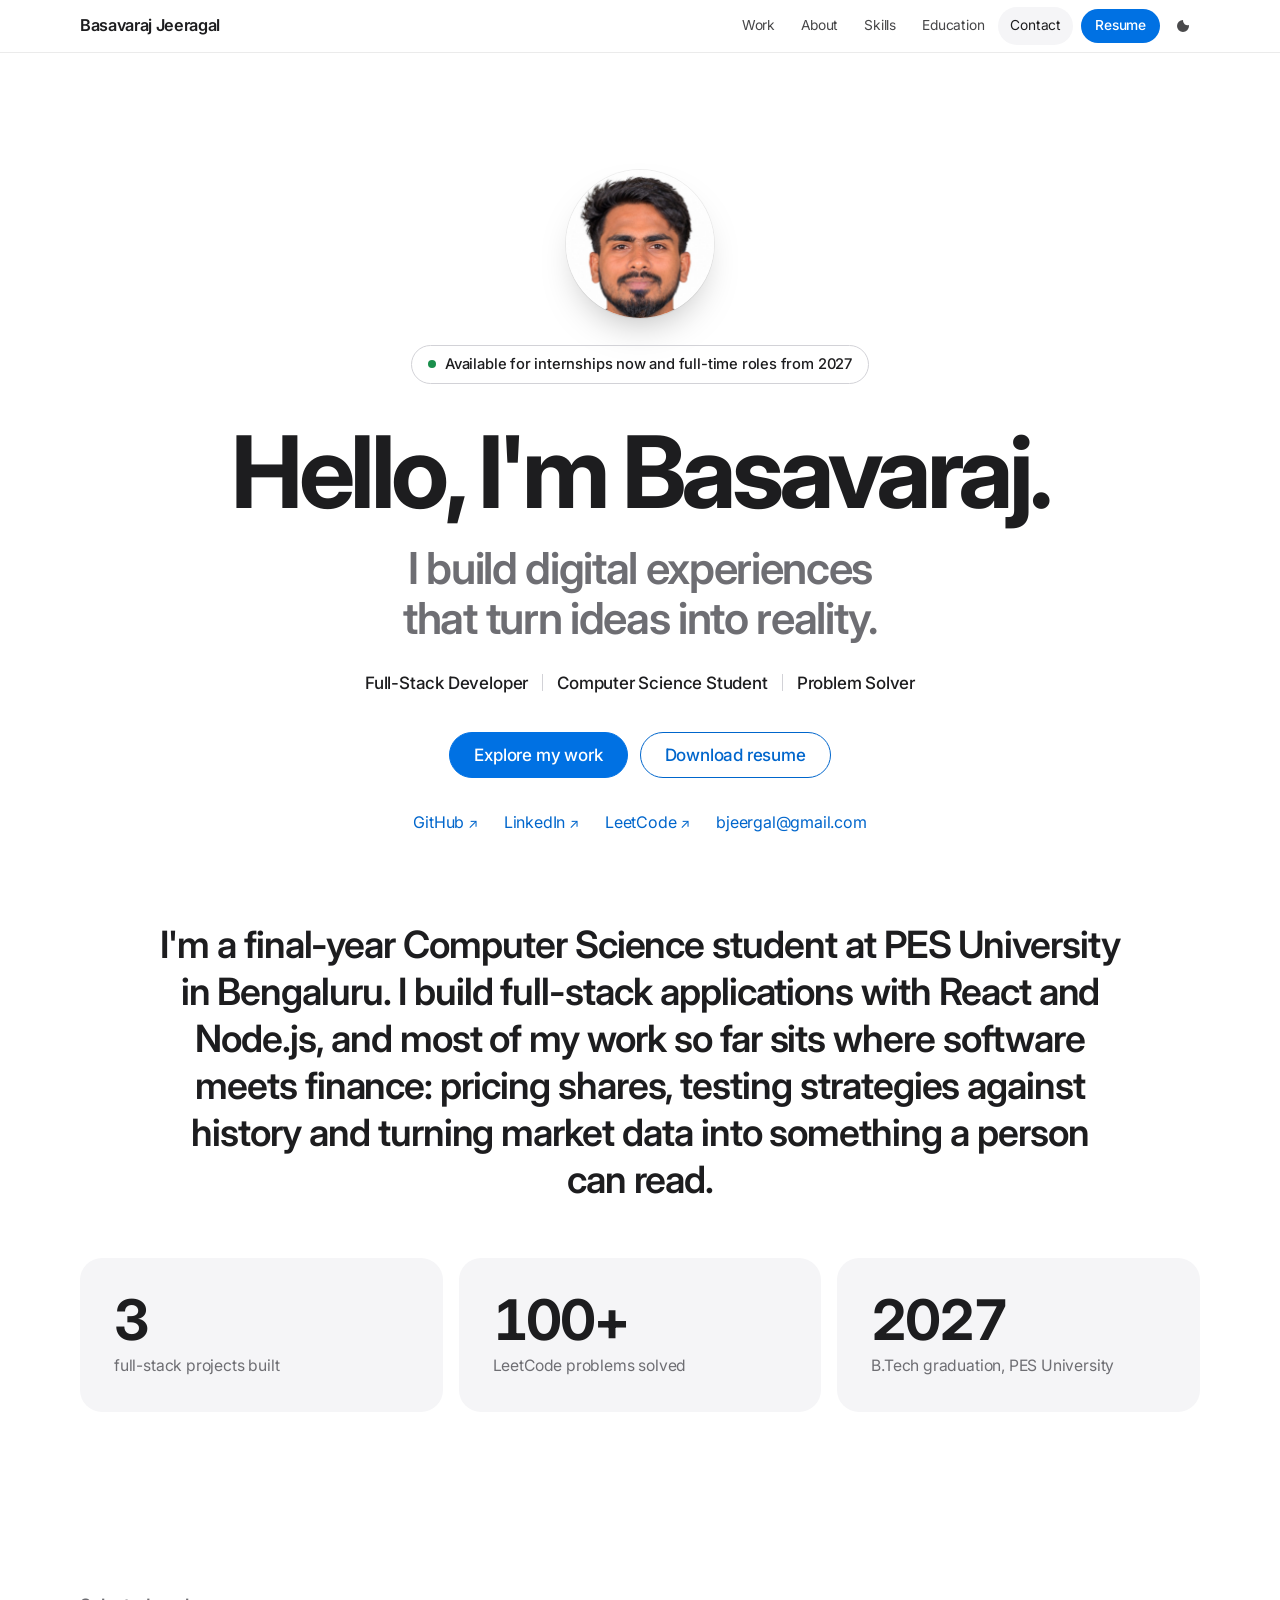
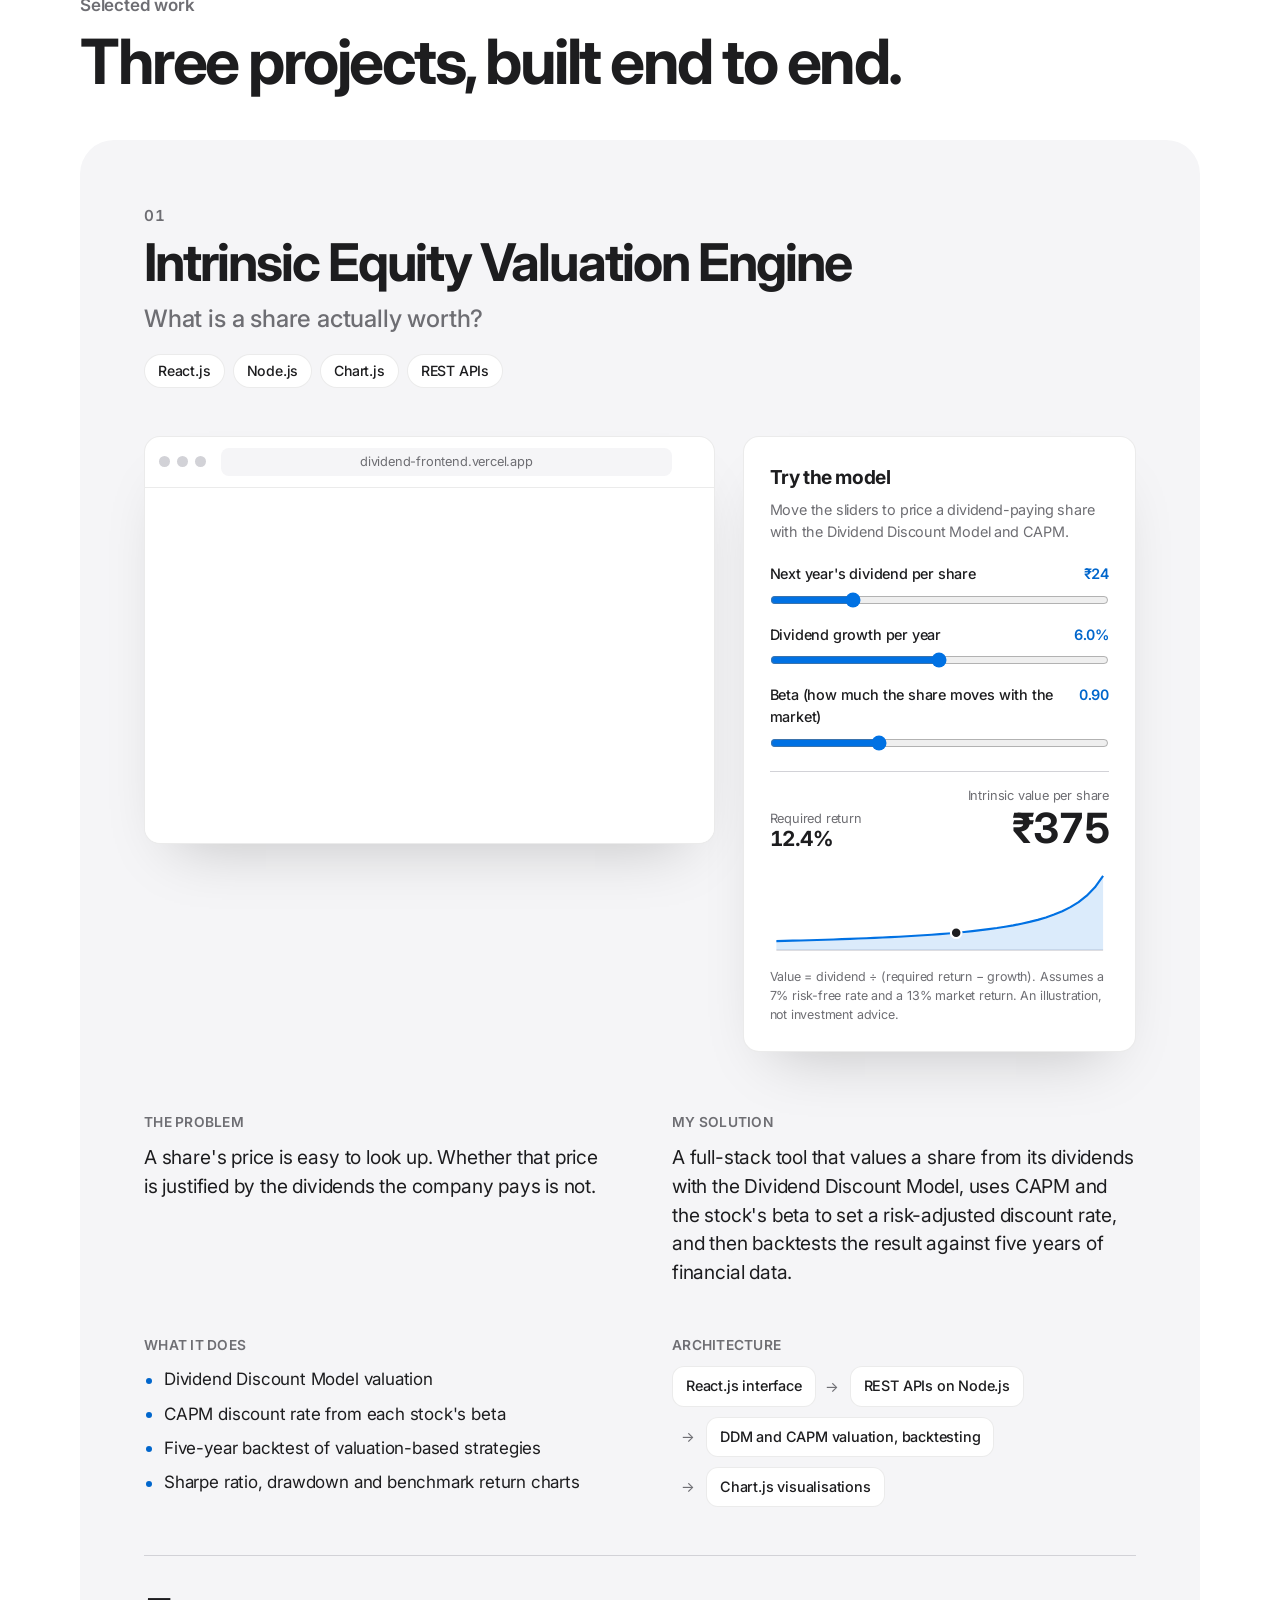
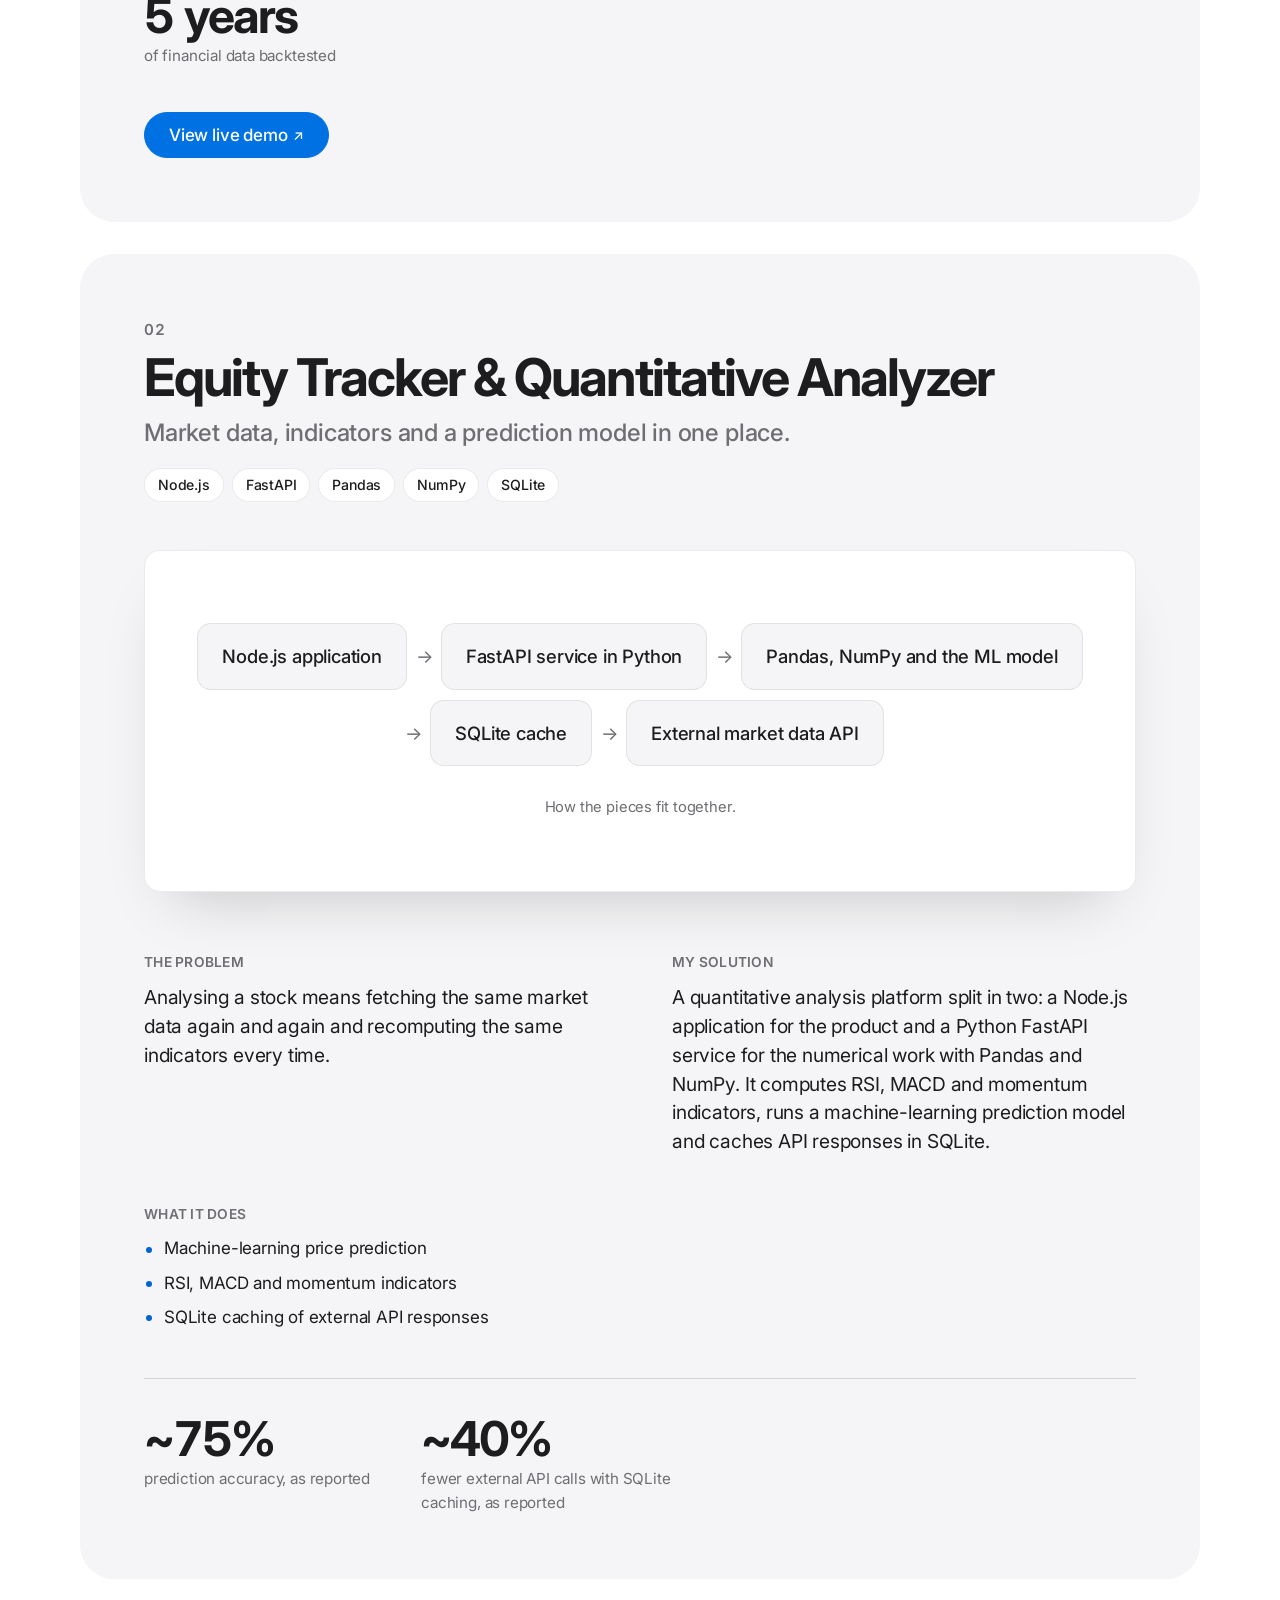
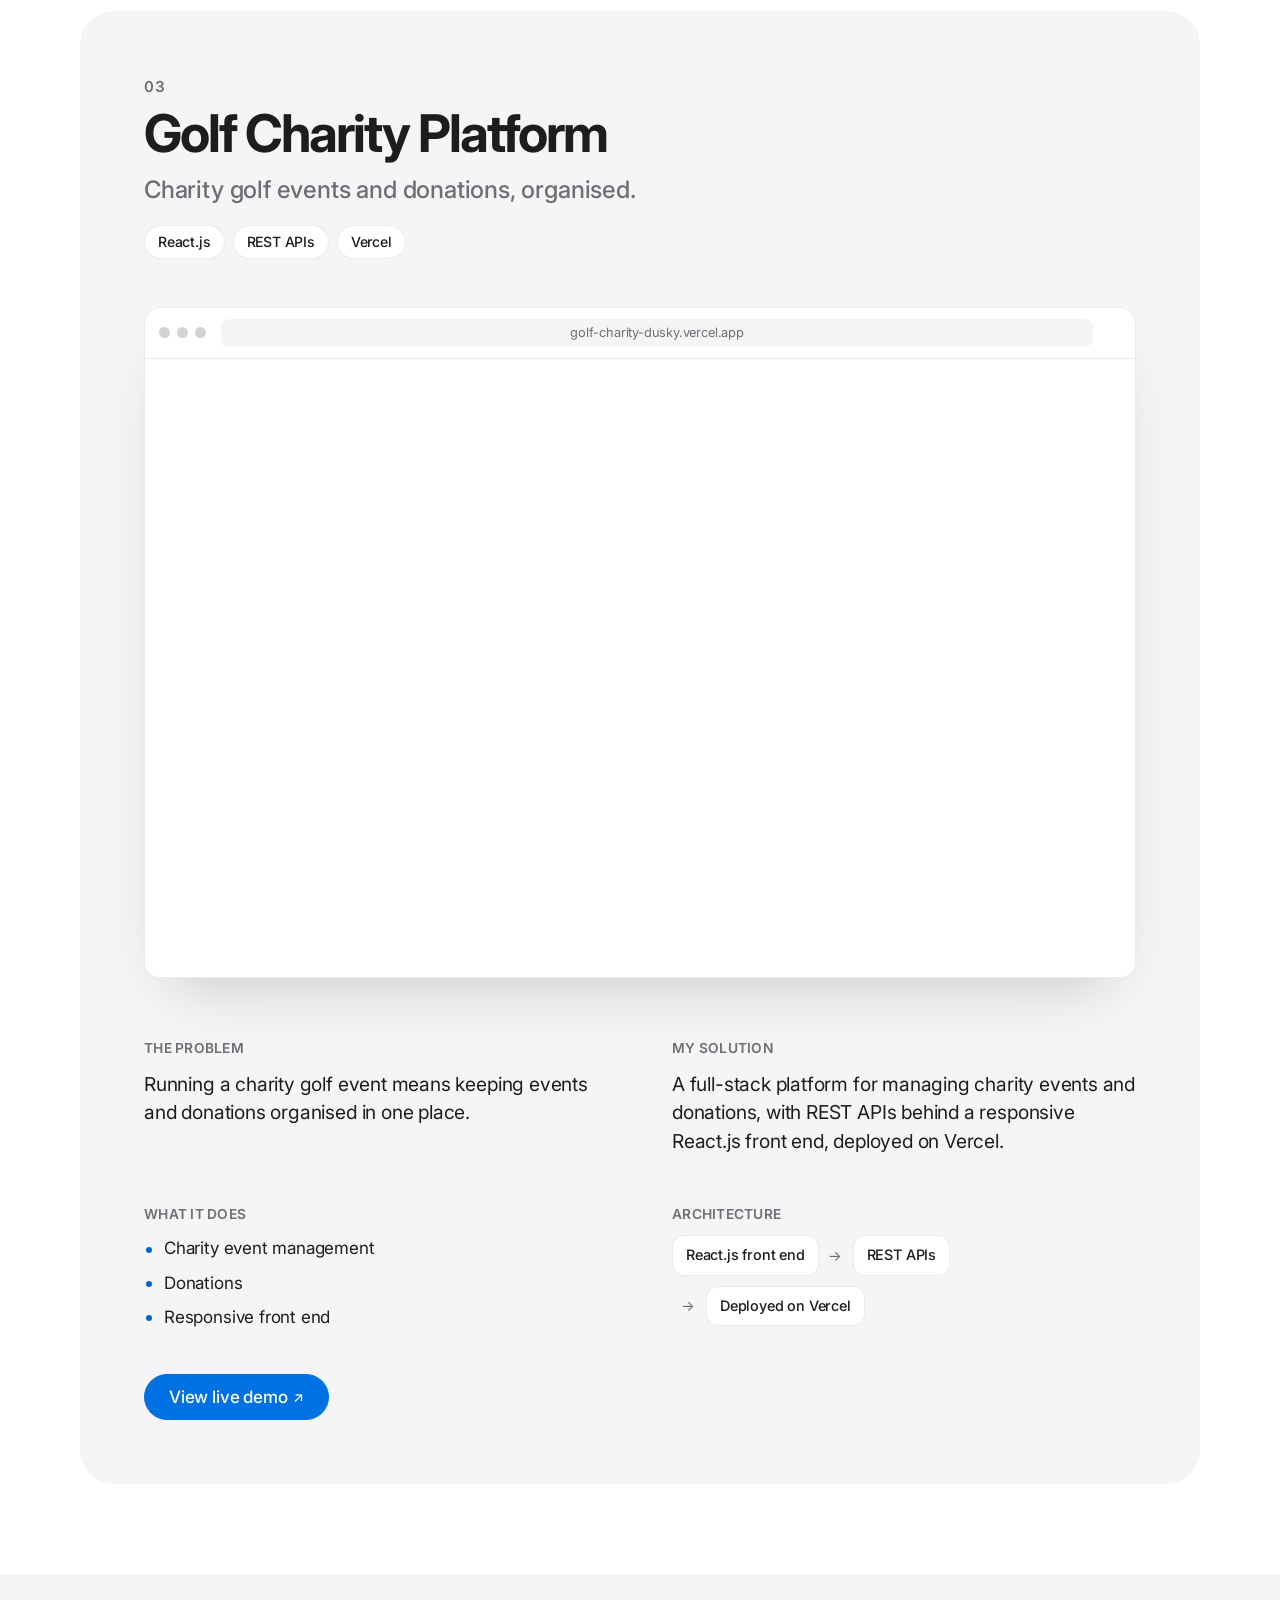
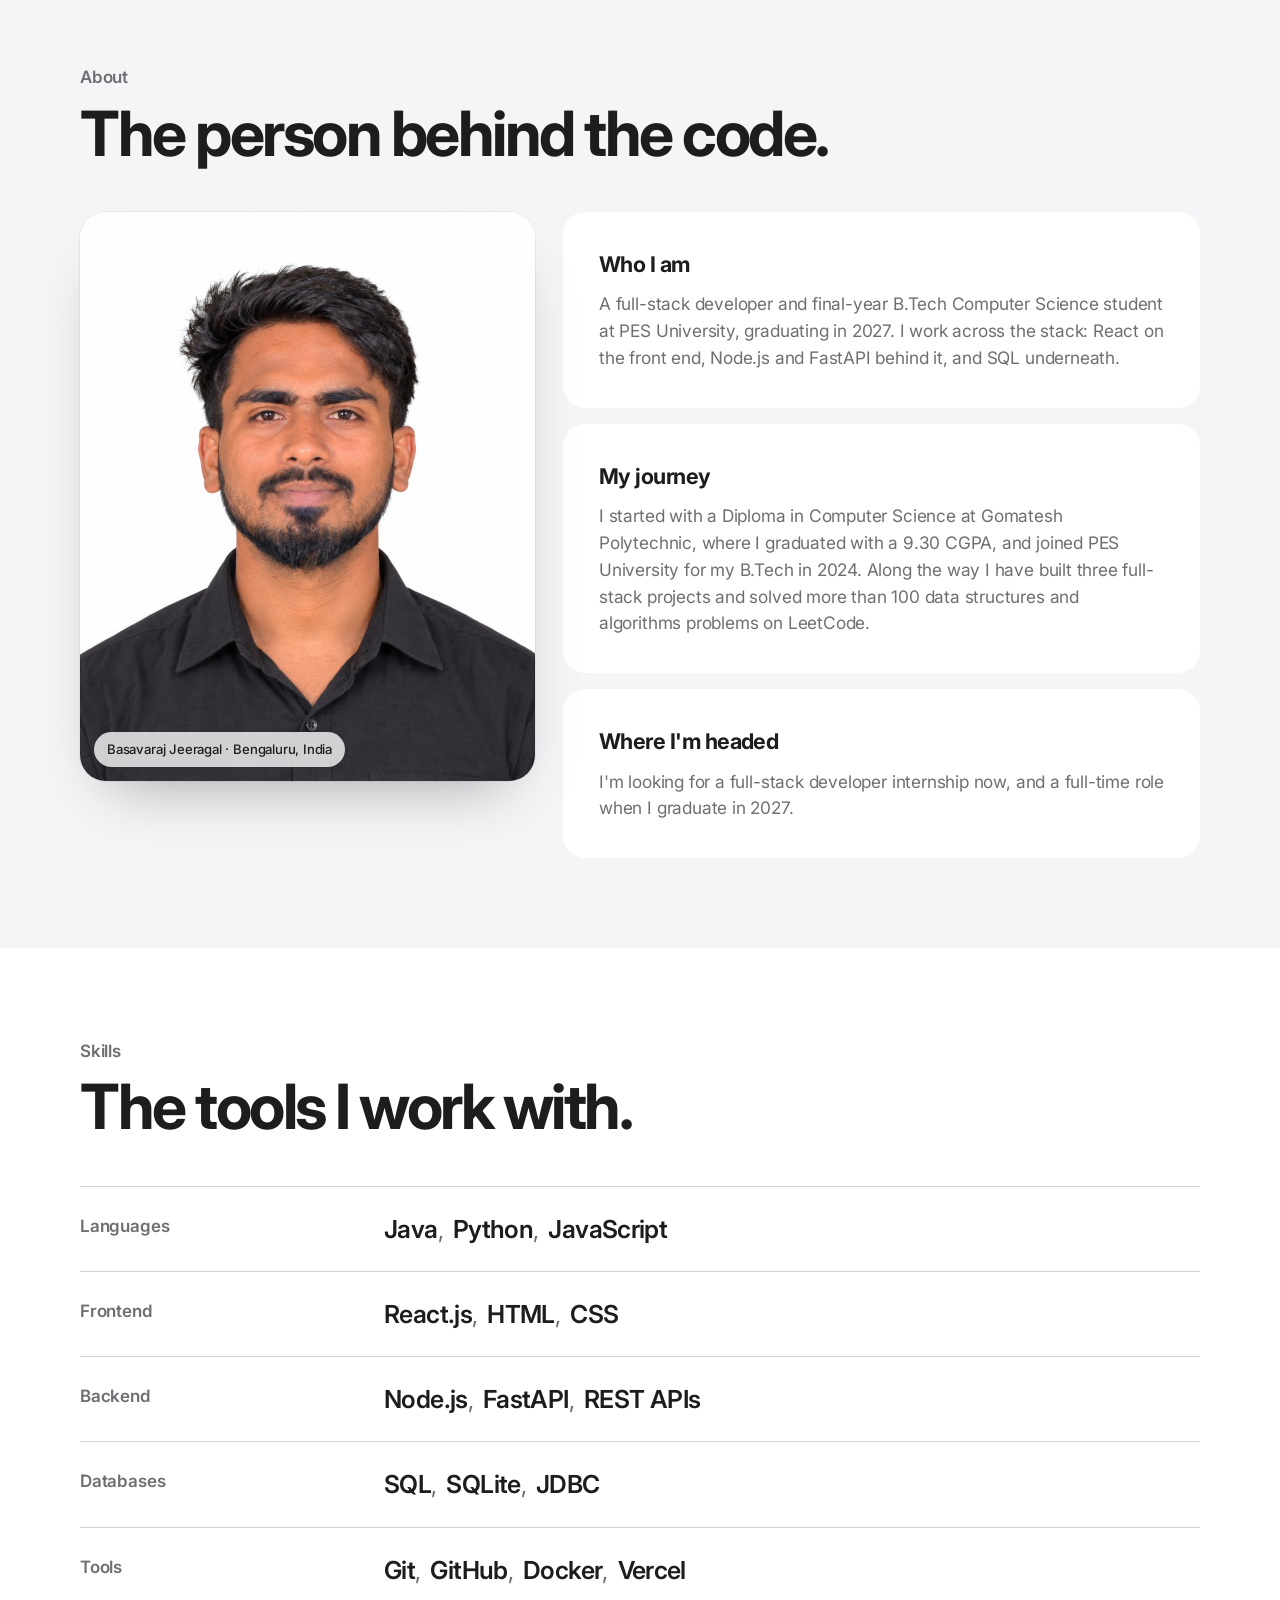
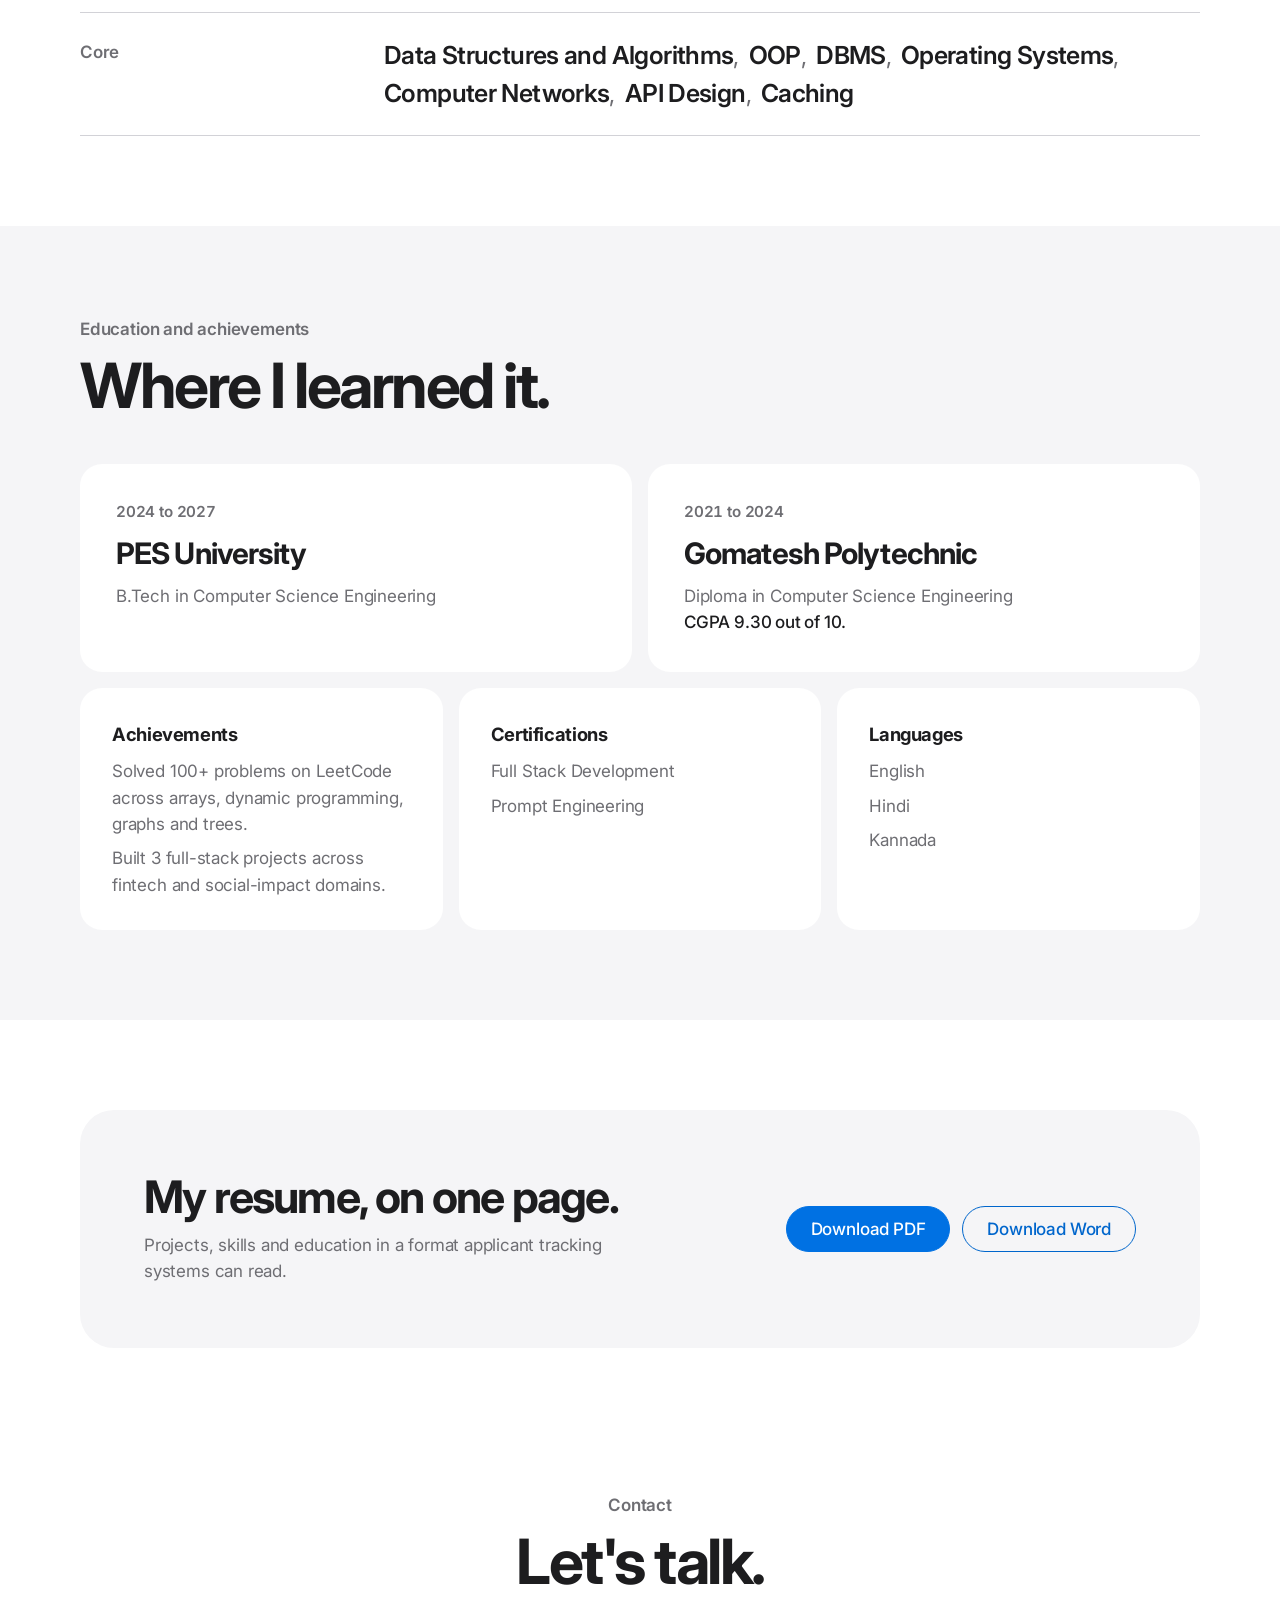
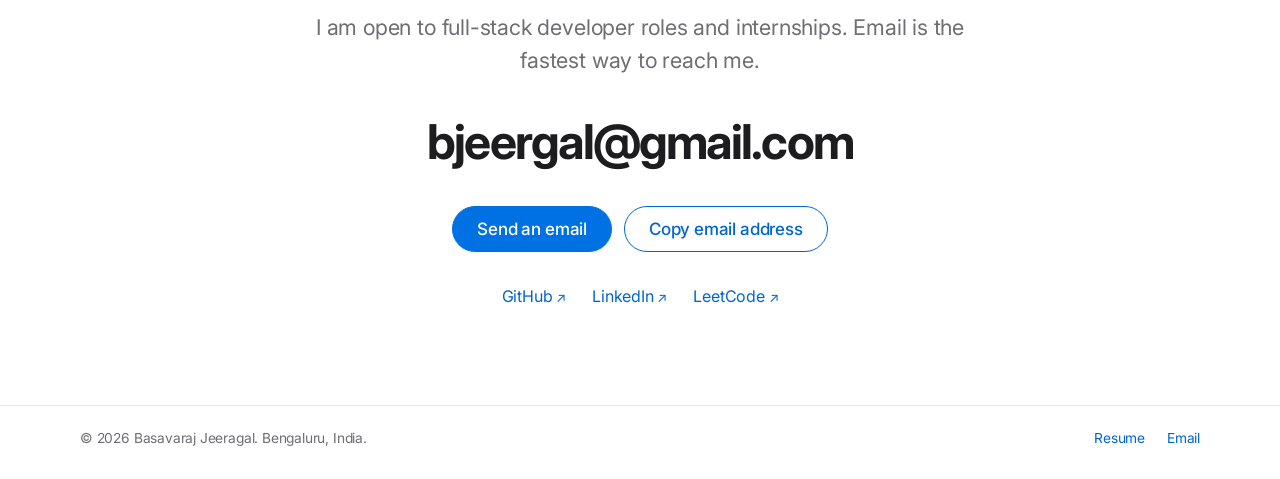
==== commit d4124e01: "Update Basavaraj's profile photo and label the portfolio link on his resume Co-Authored-By: Claude O" ====
--- a/basavaraj/index.html
+++ b/basavaraj/index.html
@@ -46,7 +46,7 @@
 
 <section class="hero" id="top">
   <div class="wrap">
-    <figure class="avatar"><img class="avatar-img" src="/basavaraj/images/basavaraj-profile-square.jpg" alt="Portrait of Basavaraj Jeeragal, wearing a black bucket hat and black T-shirt in front of green leaves" width="600" height="600" fetchpriority="high" decoding="async"></figure>
+    <figure class="avatar"><img class="avatar-img" src="/basavaraj/images/basavaraj-profile-square.jpg" alt="Portrait of Basavaraj Jeeragal in a black collared shirt against a plain white background" width="600" height="600" fetchpriority="high" decoding="async"></figure>
     <p class="avail"><span class="dot" aria-hidden="true"></span>Available for internships now and full-time roles from 2027</p>
     <h1>Hello, I&#39;m Basavaraj.</h1>
     <p class="tagline">I build digital experiences that turn ideas into reality.</p>
@@ -203,7 +203,7 @@
       <h2>The person behind the code.</h2>
     </header>
     <div class="about-grid has-photo">
-      <figure class="portrait reveal"><img class="portrait-img" src="/basavaraj/images/basavaraj-profile-portrait.jpg" alt="Portrait of Basavaraj Jeeragal, wearing a black bucket hat and black T-shirt in front of green leaves" width="800" height="1000" loading="lazy" decoding="async"><figcaption>Basavaraj Jeeragal · Bengaluru, India</figcaption></figure>
+      <figure class="portrait reveal"><img class="portrait-img" src="/basavaraj/images/basavaraj-profile-portrait.jpg" alt="Portrait of Basavaraj Jeeragal in a black collared shirt against a plain white background" width="800" height="1000" loading="lazy" decoding="async"><figcaption>Basavaraj Jeeragal · Bengaluru, India</figcaption></figure>
       <div class="story">
         <article class="story-card reveal"><h3>Who I am</h3><p>A full-stack developer and final-year B.Tech Computer Science student at PES University, graduating in 2027. I work across the stack: React on the front end, Node.js and FastAPI behind it, and SQL underneath.</p></article>
         <article class="story-card reveal"><h3>My journey</h3><p>I started with a Diploma in Computer Science at Gomatesh Polytechnic, where I graduated with a 9.30 CGPA, and joined PES University for my B.Tech in 2024. Along the way I have built three full-stack projects and solved more than 100 data structures and algorithms problems on LeetCode.</p></article>
--- a/basavaraj/studio.css
+++ b/basavaraj/studio.css
@@ -162,6 +162,7 @@
   box-shadow: 0 0 0 1px rgba(0,0,0,.06), 0 18px 40px -18px rgba(0,0,0,.35); }
 .avatar-img, .portrait-img { width: 100%; height: 100%; object-fit: cover; display: block; }
 .avatar-img { object-position: 50% 50%; }
+.portrait-img { object-position: 50% 30%; }
 .about-grid.has-photo { display: grid; grid-template-columns: minmax(260px, 5fr) 7fr; gap: clamp(16px, 2.4vw, 28px); align-items: start; }
 .portrait { margin: 0; position: sticky; top: 88px; border-radius: 26px; overflow: hidden; background: var(--card); aspect-ratio: 4 / 5;
   box-shadow: 0 0 0 1px rgba(0,0,0,.05), 0 30px 60px -30px rgba(0,0,0,.35); }
